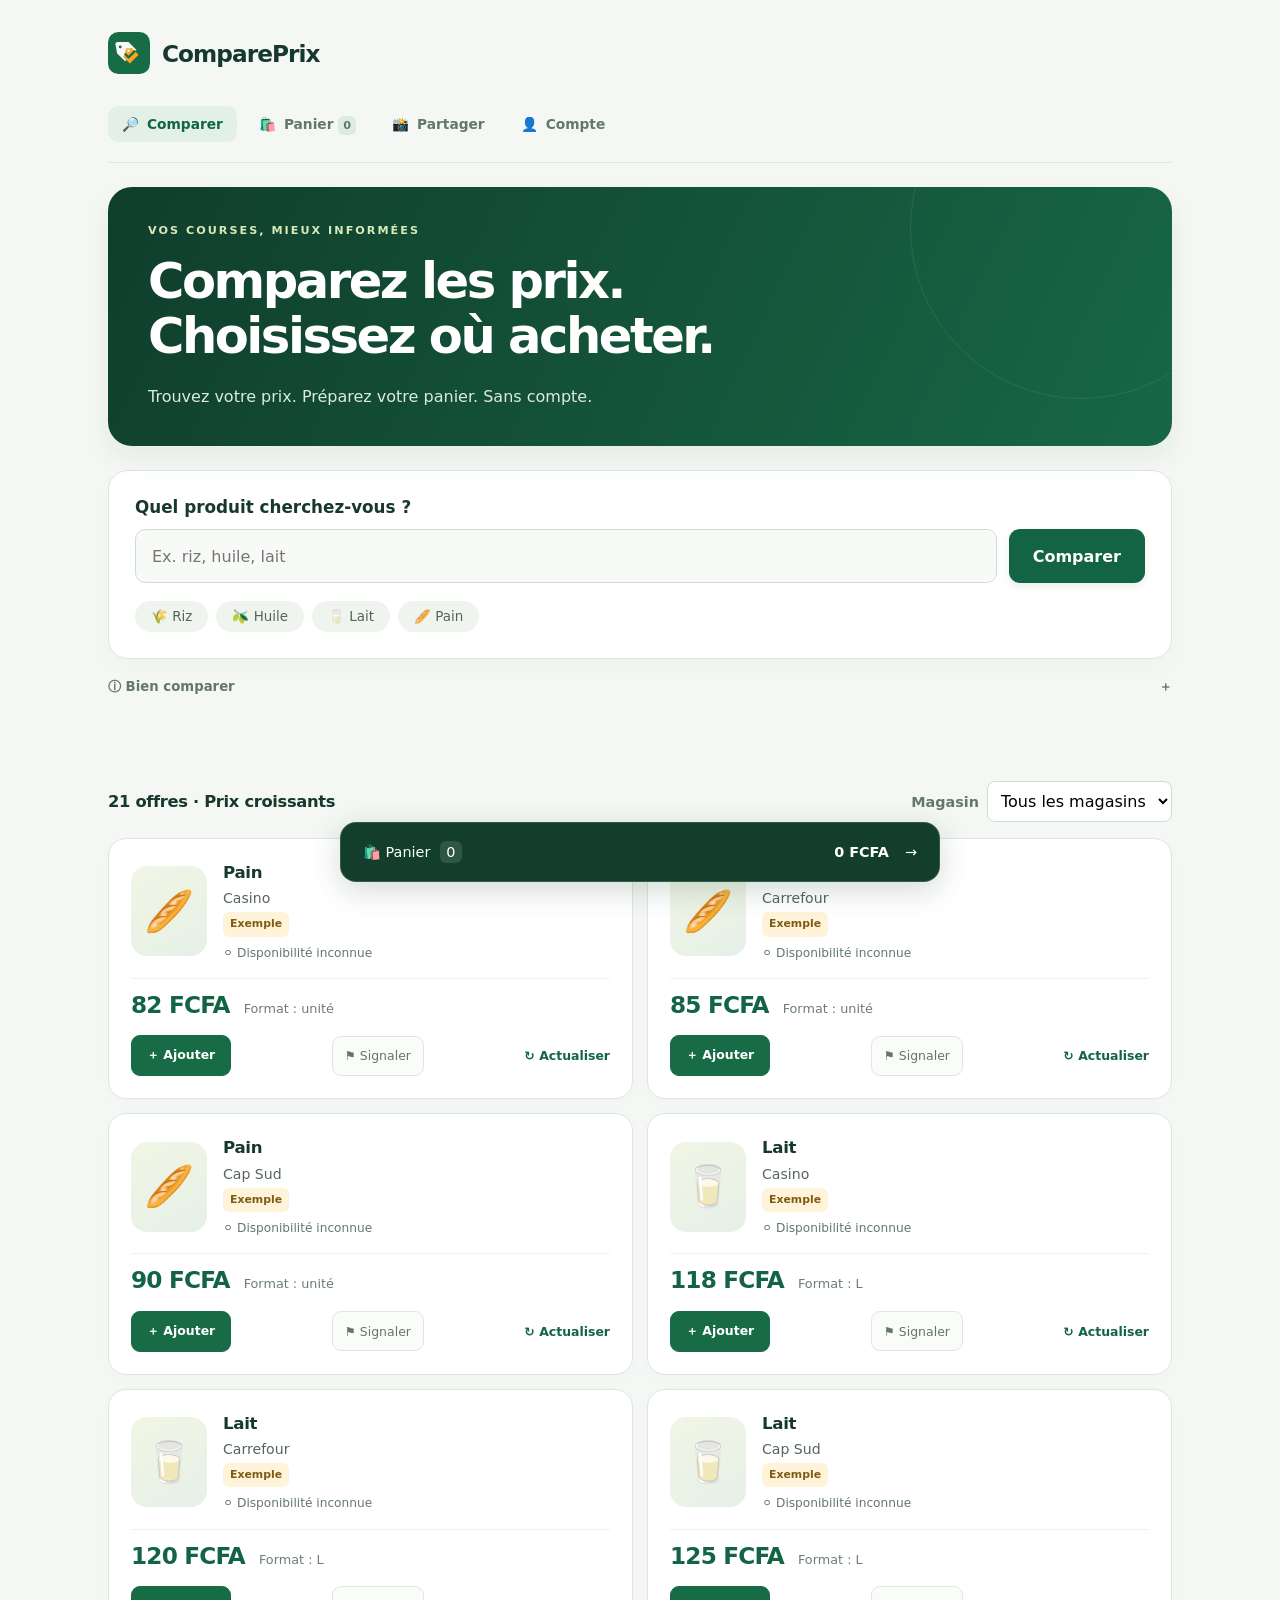
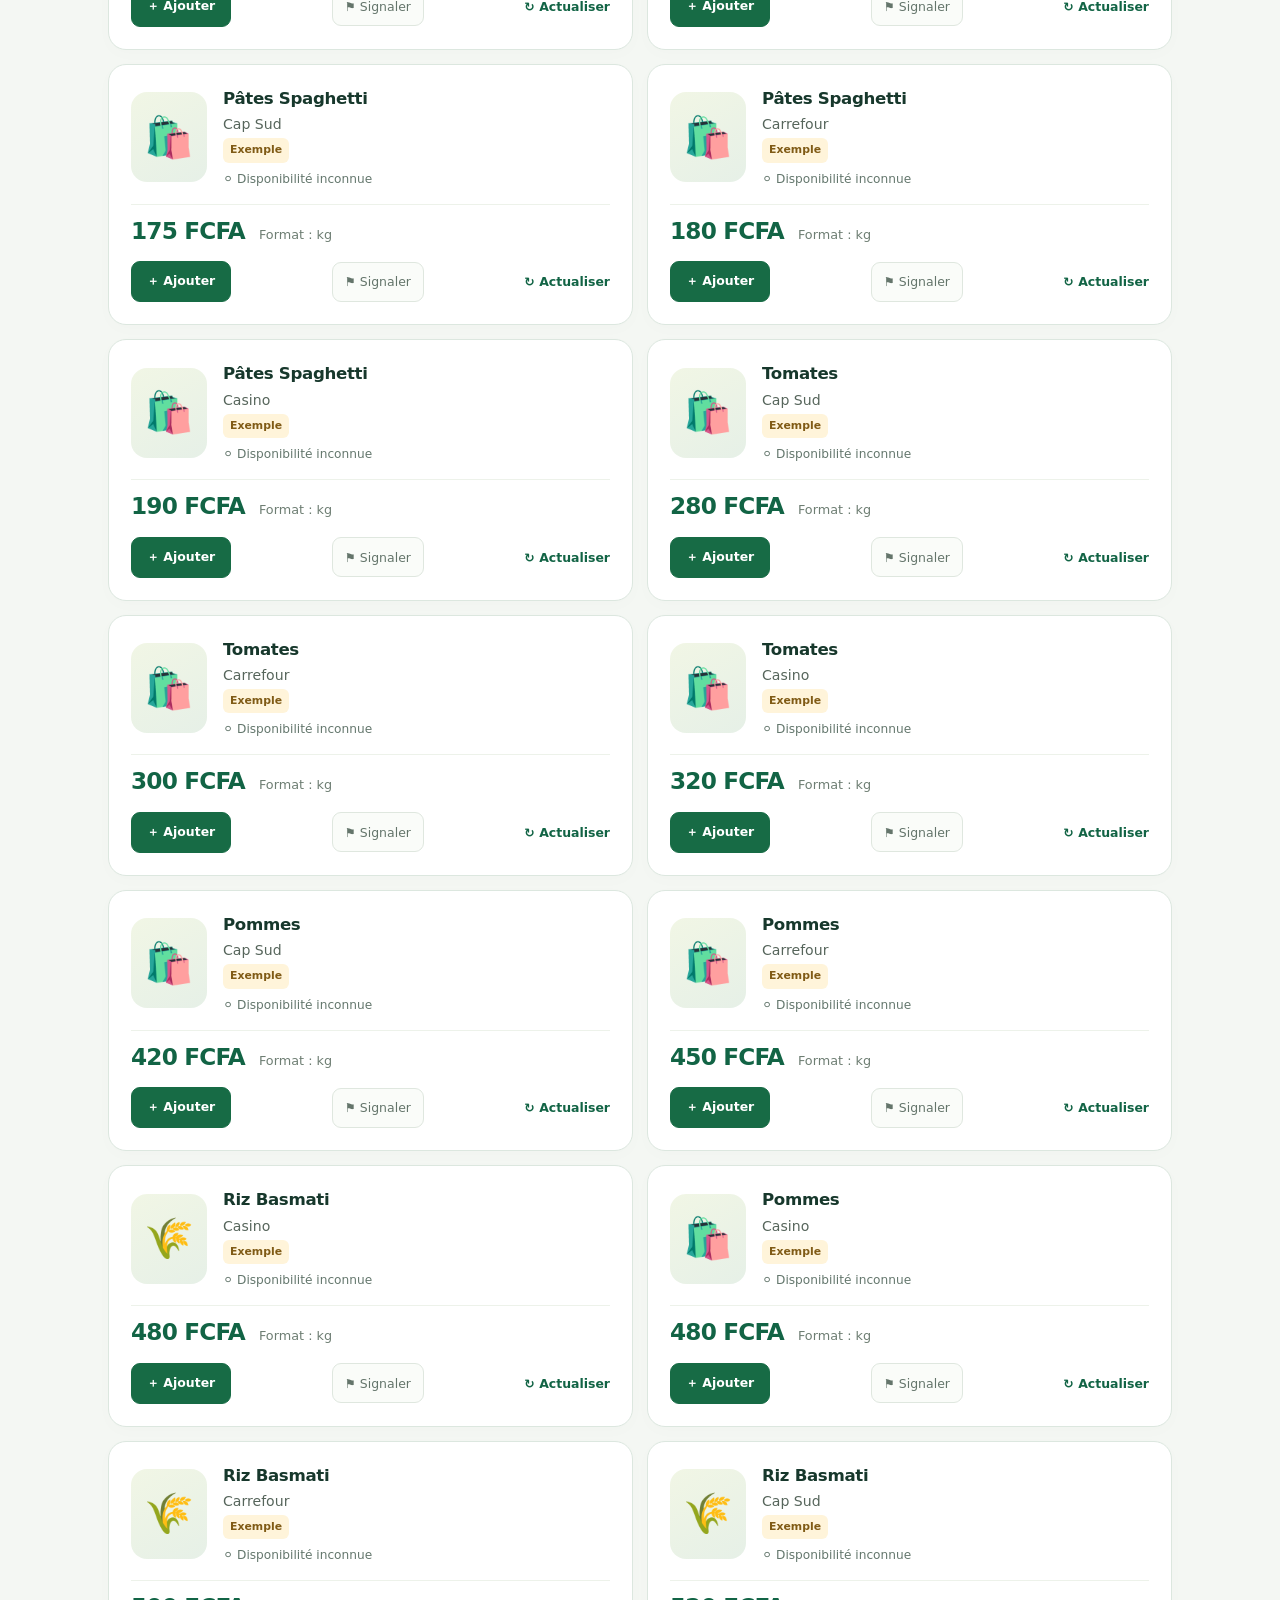
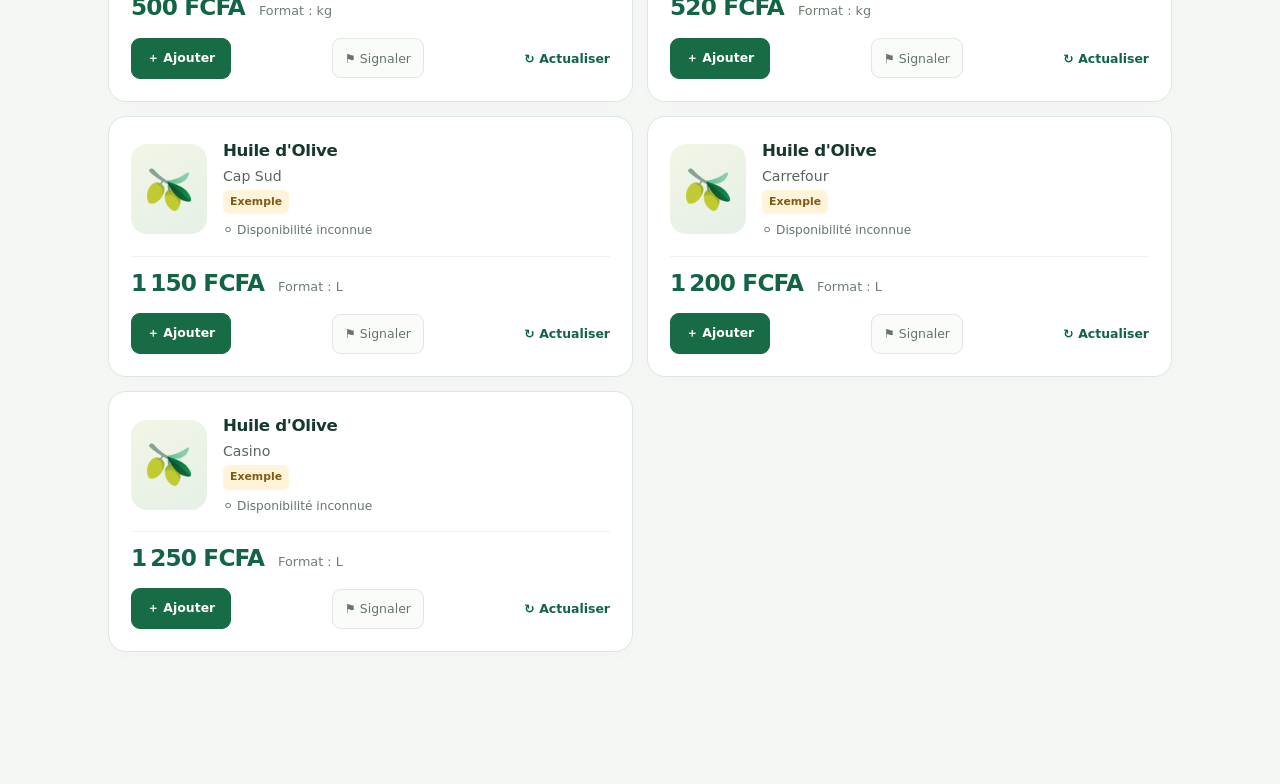
==== index.html @ 112e5339 "Fix stale comparison scripts after Pages updates" ====
<!doctype html>
<html lang="fr">
<head>
<meta charset="utf-8"><meta name="viewport" content="width=device-width, initial-scale=1">
<title>ComparePrix · Comparer les prix</title>
<link rel="icon" href="./static/compareprix-mark.svg" type="image/svg+xml">
<style>
*{box-sizing:border-box}body{margin:0;font-family:system-ui,sans-serif;background:#f5f7f3;color:#20382b}main{max-width:960px;margin:auto;padding:24px 20px}header{display:flex;align-items:center;gap:12px;margin-bottom:28px}header img{width:44px;height:44px}h1{font-size:1.55rem;margin:0}h2{font-size:1.1rem;margin:0 0 14px}p{line-height:1.5}.intro{margin:0 0 20px;color:#5c6c62}.search-panel{background:white;border:1px solid #e0e7dd;border-radius:18px;padding:24px}label{display:block;font-weight:650;margin-bottom:8px}.search-form{display:flex;gap:10px}input,select,button{font:inherit}input{min-width:0;flex:1;border:1px solid #b5c5b9;border-radius:10px;padding:14px}button{cursor:pointer;border:1px solid #cedace;border-radius:10px;padding:12px 18px;background:white;color:#245539}.search-btn{background:#176b45;color:white;border-color:#176b45;font-weight:650}.suggestions{display:flex;gap:8px;flex-wrap:wrap;margin-top:16px}.suggestions button{padding:8px 14px;font-size:.9rem}.notice{font-size:.85rem;color:#735621;background:#fff4d9;padding:12px 16px;border-radius:10px;margin:18px 0}.results-bar{display:flex;align-items:center;justify-content:space-between;gap:16px;margin:24px 0 14px}.results-bar h2{margin:0}.store-filter{display:flex;align-items:center;gap:8px}.store-filter label{margin:0;font-size:.9rem}select{max-width:200px;padding:9px;border:1px solid #c6d3c9;border-radius:8px;background:white}.results{display:grid;gap:12px}.offer{background:white;border:1px solid #dde6dc;border-radius:14px;padding:18px;display:grid;grid-template-columns:1fr auto;gap:10px 16px}.offer h3{margin:0;font-size:1rem}.store{display:flex;align-items:center;gap:10px;margin-top:10px;color:#56655b;font-size:.9rem}.store-logo{width:54px;height:36px;object-fit:contain;background:white;border:1px solid #edf0eb;border-radius:6px;padding:3px}.price{text-align:right;font-size:1.2rem;font-weight:750;color:#176b45}.unit{display:block;font-size:.85rem;font-weight:400;color:#647269;margin-top:4px}.product-link{grid-column:1/-1;justify-self:end;color:#176b45;font-size:.9rem}.status{padding:18px 0;color:#596c60}.footer{font-size:.8rem;color:#788279;text-align:center;margin:30px 0 12px}button:focus-visible,input:focus-visible,select:focus-visible,a:focus-visible{outline:3px solid #e3aa34;outline-offset:3px}[hidden]{display:none!important}
@media(max-width:600px){main{padding:18px 14px}.search-panel{padding:18px}.search-form{flex-direction:column}.search-btn{width:100%}.results-bar{align-items:flex-start;flex-direction:column}.store-filter{width:100%}.store-filter select{flex:1;max-width:none}.offer{padding:15px}.price{font-size:1.05rem}header{margin-bottom:20px}}
</style>
<link rel="stylesheet" href="./static/product-design.css"></head>
<body>
<main>
<header><img src="./static/compareprix-mark.svg" alt=""><h1>ComparePrix</h1></header>
<nav class="page-nav" aria-label="Navigation principale"><a href="./" aria-current="page"><span aria-hidden="true">🔎</span><span>Comparer</span></a><a href="./panier.html"><span aria-hidden="true">🛍️</span><span>Panier <b id="basketNavCount">0</b></span></a><a href="./contribuer.html"><span aria-hidden="true">📸</span><span>Partager</span></a><a href="./compte.html"><span aria-hidden="true">👤</span><span>Compte</span></a></nav>
<div class="welcome"><p class="eyebrow">Vos courses, mieux informées</p><h2>Comparez les prix.<br>Choisissez où acheter.</h2><p>Trouvez votre prix. Préparez votre panier. Sans compte.</p></div>
<section class="search-panel" aria-label="Recherche de prix">
<form id="searchForm"><label for="searchInput">Quel produit cherchez-vous ?</label><div class="search-form"><input id="searchInput" type="search" maxlength="200" placeholder="Ex. riz, huile, lait" required><button class="search-btn" type="submit">Comparer</button></div></form>
<div class="suggestions" aria-label="Exemples de recherche"><button type="button" data-search="Riz">🌾 Riz</button><button type="button" data-search="Huile">🫒 Huile</button><button type="button" data-search="Lait">🥛 Lait</button><button type="button" data-search="Pain">🥖 Pain</button></div>
</section>
<details class="quick-help"><summary>ⓘ Bien comparer</summary><p>Comparez le même format. Vérifiez la date et le magasin : les prix sans date sont à confirmer.</p></details>
<div id="status" class="status" role="status" aria-live="polite">Recherchez un produit pour commencer.</div>
<section id="resultsSection" hidden aria-label="Résultats">
<div class="results-bar"><h2 id="resultCount"></h2><div class="store-filter"><label for="storeFilter">Magasin</label><select id="storeFilter"><option value="">Tous les magasins</option></select></div></div>
<div id="resultsContent" class="results"></div>
</section>



</main><a class="basket-dock" href="./panier.html" aria-label="Voir mon panier"><span>🛍️ Panier <span id="basketDockCount">0</span></span><strong id="basketDockTotal">0 FCFA</strong><span aria-hidden="true">→</span></a><div id="basketToast" class="basket-toast" role="status" aria-live="polite"></div>
<script src="./static/basket.js?v=20261007"></script><script src="./static/compareprix.js?v=20261007"></script>
</body></html>
---- static/product-design.css ----
/* ComparePrix — composants visuels communs aux versions Flask et Pages. */
:root{--green:#126445;--ink:#17382c;--muted:#64776d;--border:#dce7df;--surface:#fff;--accent:#e9b84a}
html{scroll-behavior:smooth}body{background:#f4f7f3;color:var(--ink);font-family:system-ui,-apple-system,"Segoe UI",sans-serif;-webkit-font-smoothing:antialiased}main{max-width:1120px;padding:32px 28px}header{margin-bottom:20px}header img{width:42px;height:42px}header h1{font-size:1.45rem;letter-spacing:-.04em}.app-nav{display:flex;gap:12px;align-items:center;flex-wrap:wrap;padding:10px 0 24px;margin:0;border-bottom:1px solid var(--border)}.app-nav a,.app-nav a:visited{color:var(--muted);text-decoration:none;font-size:.88rem;font-weight:650;padding:9px 12px;border-radius:9px}.app-nav a:hover{background:#e7eee8;color:var(--green)}.app-nav .nav-action{background:#e3f0e7;color:var(--green);border:0}.welcome{max-width:none;background:linear-gradient(115deg,#103e2c,#176746);border-radius:24px;margin:24px 0;padding:36px 40px;position:relative;overflow:hidden;box-shadow:0 12px 28px #173d2810}.welcome::after{content:"";position:absolute;right:-80px;top:-130px;width:340px;height:340px;border:1px solid #ffffff15;border-radius:50%;pointer-events:none}.welcome .eyebrow{color:#d8eab8;letter-spacing:.18em;text-transform:uppercase;font-size:.7rem;font-weight:750;margin:0 0 14px}.welcome h1,.welcome h2{color:white;font-size:clamp(1.8rem,4vw,3.1rem);letter-spacing:-.05em;line-height:1.12;margin:0 0 18px;max-width:730px}.welcome p:not(.eyebrow){color:#dcebe0;max-width:720px;font-size:1rem;line-height:1.7;margin:0}.search-panel{padding:26px;background:white;border:1px solid var(--border);border-radius:20px;box-shadow:0 8px 24px #143f2806}.search-panel label{font-size:1.05rem;margin-bottom:12px}.search-form{gap:12px}.search-panel input{background:#f8faf7;padding:16px;min-height:54px;border:1px solid #cfddd2}.search-btn{background:var(--green);border:0;border-radius:11px;min-height:54px;padding:14px 24px;font-weight:700;box-shadow:0 4px 9px #12644518}.suggestions{margin-top:18px;gap:8px}.suggestions button{border:0;background:#f0f4ef;color:#526559;padding:8px 16px;font-size:.84rem;border-radius:100px}.suggestions button:hover{background:#e0eee2;color:var(--green)}.notice{background:#fcf5e5;border:1px solid #f0e4c7;font-size:.82rem;line-height:1.6;border-radius:12px;padding:12px 16px}.status{font-size:.9rem;color:var(--muted)}.results-bar{margin:30px 0 16px}.results-bar h2{font-size:1.02rem;letter-spacing:-.02em}.store-filter label{color:var(--muted)}select{background:white;border-color:#cfddd2}.results{gap:14px}.offer{padding:22px;border:1px solid var(--border);border-radius:18px;box-shadow:0 4px 18px #12392804;transition:border-color .16s,box-shadow .16s}.offer:hover{border-color:#acc9b5;box-shadow:0 8px 24px #12392808}.offer h3{font-size:1.04rem;letter-spacing:-.02em}.price{color:var(--green);font-size:1.45rem;letter-spacing:-.035em}.unit{font-size:.8rem;letter-spacing:0;color:#6e7e73;line-height:1.6}.store{font-size:.88rem}.store-logo{border-radius:8px;width:58px;height:40px}.offer-actions{display:flex;flex-wrap:wrap;align-items:center;gap:12px;grid-column:1/-1;border-top:1px solid #e8eee8;padding-top:14px;margin-top:6px}.offer-actions button{padding:9px 12px;font-size:.8rem;border-color:#dfe7df;border-radius:9px;color:#64756b;background:#fafcf9;min-height:40px}.offer-actions a{color:var(--green);font-size:.83rem;font-weight:650;text-underline-offset:4px}.product-link{color:var(--green)}.share-callout{background:#e9f1e9;border:1px solid #d9e7dc;border-radius:18px;padding:24px;display:grid;grid-template-columns:1fr auto;gap:22px;align-items:center;margin:28px 0}.share-callout h2{font-size:1.08rem;margin:0 0 8px}.share-callout p{color:var(--muted);font-size:.9rem;line-height:1.6;margin:0}.cta-link{background:var(--green);color:white;display:inline-block;padding:13px 18px;border-radius:10px;font-weight:650;text-decoration:none;font-size:.88rem}.how-it-works{margin:32px 0}.steps{display:grid;grid-template-columns:repeat(3,1fr);gap:14px;list-style:none;margin:22px 0;padding:0}.steps li{padding:18px;background:#fff;border:1px solid var(--border);border-radius:14px}.steps strong{display:block;font-size:.92rem;margin:12px 0 7px}.steps span{color:var(--muted);font-size:.83rem;line-height:1.6}.steps .step-number{display:inline-flex;background:#e7f0e7;color:var(--green);border-radius:8px;padding:5px 8px;font-size:.73rem;font-weight:750}.account-layout{display:grid;grid-template-columns:minmax(260px,1fr) minmax(0,1.65fr);gap:22px;align-items:start}.account-layout>section{margin:0;min-width:0;padding:24px;border-radius:18px;border:1px solid var(--border);box-shadow:0 5px 20px #143f2805}#account{position:sticky;top:20px}#account h2,#contribution h2{font-size:1.1rem;letter-spacing:-.02em;margin:0 0 16px}.help-card{background:#eef5ee;border-radius:12px;padding:16px;margin:16px 0;border:1px solid #dce9dd}.help-card h2{font-size:.9rem!important;margin:0 0 8px!important}.help-card p{font-size:.84rem;color:#5e7465;line-height:1.65;margin:0}.section-intro{font-size:.88rem;color:var(--muted);line-height:1.6}#account label,#contribution label{font-size:.84rem;font-weight:650;color:#385445}#account input,#contribution input,#contribution select{background:#fafcf9;border:1px solid #cfddd2;min-height:46px;padding:12px;border-radius:10px}#account button,#contribution button{min-height:44px;border-radius:10px;font-weight:650;font-size:.88rem}#authSubmit,#send{background:var(--green);border-color:var(--green)}.hint{font-size:.8rem;line-height:1.65;color:var(--muted)}.form-group-step{padding:0 0 20px;margin:20px 0 0;border:0;border-bottom:1px solid #e5ede5;min-width:0}.form-group-step legend{font-size:.85rem;font-weight:750;color:var(--green);padding:0 0 4px}#history{border-radius:18px;border-color:var(--border);padding:24px}.badge{display:inline-block;background:#e8f2e8;padding:8px 12px;border-radius:9px;color:var(--green)}.badge:empty{display:none}.report-dialog{max-width:480px;width:calc(100% - 32px);border:1px solid var(--border);border-radius:18px;padding:24px;color:var(--ink)}.report-dialog::backdrop{background:#15342680;backdrop-filter:blur(3px)}.report-dialog label{display:block;margin:14px 0}.report-dialog select,.report-dialog textarea{width:100%;max-width:none;border:1px solid #cad9ce;border-radius:9px;padding:12px;font:inherit;margin-top:8px}.report-dialog button{margin:8px 8px 0 0}.report-dialog a{display:block;margin-top:12px;color:var(--green)}a,button,input,select{touch-action:manipulation}button:focus-visible,a:focus-visible,input:focus-visible,select:focus-visible,textarea:focus-visible{outline:3px solid #e7b64b;outline-offset:3px}@media(max-width:700px){main{padding:18px 14px}.welcome{padding:26px 22px;border-radius:19px}.welcome p:not(.eyebrow){font-size:.92rem}.app-nav{gap:4px;padding-bottom:16px}.app-nav a{font-size:.8rem;padding:8px}.account-layout{grid-template-columns:1fr}#account{position:static}.steps{grid-template-columns:1fr;gap:10px}.steps li{padding:14px 16px}.steps strong{margin:8px 0 5px}.search-panel{padding:20px}.search-form{flex-direction:column}.search-btn{width:100%}.share-callout{grid-template-columns:1fr;padding:20px}.share-callout .cta-link{justify-self:start}.offer{padding:18px}.price{font-size:1.2rem}.results-bar{align-items:flex-start;flex-direction:column}.store-filter{width:100%}.store-filter select{max-width:none;flex:1}.grid{grid-template-columns:1fr}.account-layout>section{padding:20px}.offer-actions{gap:10px}}@media(prefers-reduced-motion:reduce){html{scroll-behavior:auto}*{transition:none!important}}

.account-layout.account-first{display:block;max-width:560px;margin:24px auto}.account-first #account{position:static}.help-card ul{font-size:.88rem;line-height:1.8;padding-left:20px}.help-card li{margin:6px 0}#contribution[hidden]{display:none!important}
/* Panier de préparation des courses */
.basket-panel{background:#fff;border:1px solid #dce5dd;border-radius:22px;padding:26px;margin:28px 0;scroll-margin-top:20px}
.basket-heading,.basket-total{display:flex;justify-content:space-between;align-items:center;gap:16px}.basket-heading h2{margin:0}.basket-heading p{margin:6px 0;color:#637369}.basket-heading .eyebrow{color:#176b45}
.basket-empty{padding:20px;background:#f5f8f4;border-radius:12px;color:#637369}
.basket-line{display:grid;grid-template-columns:1fr auto;gap:18px;border-top:1px solid #e5ebe4;padding:18px 0}.basket-line h3{margin:0;font-size:1rem}.basket-line p{margin:5px 0;font-size:.85rem;color:#647269}.basket-controls{display:flex;gap:12px;align-items:center}.basket-controls label{font-size:.8rem;margin:0}.basket-controls input{display:block;width:75px;padding:9px;margin-top:4px}.basket-controls strong{white-space:nowrap;color:#176b45}.basket-controls button{padding:9px 12px}
.basket-total{padding:20px;background:#123e2b;color:white;border-radius:14px;margin-top:16px}.basket-total strong{font-size:1.5rem}.basket-stores p{margin:6px 0;font-size:.9rem}.basket-add{background:#176b45!important;color:white!important;border-color:#176b45!important}#basketNotice:empty{display:none}#basketNotice{color:#176b45;font-size:.9rem}
@media(max-width:600px){.basket-panel{padding:18px}.basket-line{grid-template-columns:1fr;gap:10px}.basket-controls{justify-content:space-between;gap:8px}.basket-heading{align-items:flex-start}.basket-heading button{padding:9px;font-size:.8rem}.basket-total strong{font-size:1.25rem}}
.quick-help{font-size:.83rem;color:#64776d;margin:12px 0}.quick-help summary{cursor:pointer;min-height:32px;display:flex;align-items:center;gap:8px;font-weight:600}.quick-help summary::after{content:'＋';margin-left:auto}.quick-help[open] summary::after{content:'−'}.quick-help p{font-size:.84rem;line-height:1.6;margin:8px 0}.quick-help summary:focus-visible{outline:3px solid #e7b64b;outline-offset:3px}
.results{grid-template-columns:repeat(2,minmax(0,1fr))}.offer{grid-template-columns:1fr;gap:16px}.offer-details{display:grid;grid-template-columns:76px minmax(0,1fr);gap:16px;align-items:center}.product-visual{width:76px;height:90px;border-radius:16px;background:linear-gradient(150deg,#f1f6e5,#e6f0e7);display:flex;align-items:center;justify-content:center;font-size:40px}.offer-details h3{line-height:1.4}.offer .store{margin:6px 0}.offer .store-logo{width:44px;height:28px}.price-badge{display:inline-block;font-size:.68rem;line-height:1.5;font-weight:650;border-radius:6px;padding:4px 7px;background:#fff4da;color:#805b16}.price-badge.dated{background:#e5f3e9;color:#126445}.offer-place{font-size:.76rem;color:#64776d;line-height:1.5;margin:6px 0;overflow-wrap:anywhere}.offer>.price{text-align:left;display:flex;align-items:baseline;flex-wrap:wrap;gap:8px 14px;border-top:1px solid #edf2ea;padding-top:12px}.offer>.price .unit{margin:0}.offer-actions{margin:0;padding-top:0;border:0;gap:10px;justify-content:space-between}.offer-actions a{font-size:.78rem;text-decoration:none}.offer-actions button{font-size:.78rem}.offer-actions .basket-add{font-weight:700;padding:11px 15px}.visual-steps li{text-align:center}.step-icon{display:flex!important;align-items:center;justify-content:center;font-size:28px!important;width:54px;height:54px;background:#eef5eb;border-radius:15px;margin:auto}.benefit-chips{display:flex;flex-wrap:wrap;gap:8px}.benefit-chips span{font-size:.8rem;background:#fff;border-radius:8px;padding:8px 10px}
body:has(.basket-dock){padding-bottom:100px}.basket-dock{position:fixed;z-index:20;bottom:max(18px,env(safe-area-inset-bottom));left:50%;transform:translateX(-50%);width:calc(100% - 28px);max-width:600px;display:flex;gap:16px;align-items:center;justify-content:space-between;background:#123e2b;color:#fff;border:1px solid #ffffff25;border-radius:16px;padding:18px 22px;box-shadow:0 8px 30px #123e2b30;text-decoration:none;font-size:.9rem}.basket-dock strong{margin-left:auto;white-space:nowrap}.basket-dock #basketDockCount{display:inline-flex;min-width:22px;justify-content:center;background:#ffffff20;padding:3px;border-radius:6px;margin-left:5px}.basket-toast:empty{display:none}.basket-toast{position:fixed;z-index:21;bottom:100px;left:50%;transform:translateX(-50%);background:#fff;color:#126445;border:1px solid #cdddce;border-radius:12px;box-shadow:0 4px 20px #153b2a18;padding:12px 18px;max-width:calc(100% - 28px);font-size:.85rem}
@media(max-width:700px){.results{grid-template-columns:1fr}.offer{padding:18px}.offer-details{grid-template-columns:68px minmax(0,1fr);gap:14px}.product-visual{width:68px;height:82px;font-size:36px}.offer>.price{font-size:1.4rem}.visual-steps{grid-template-columns:repeat(3,minmax(0,1fr));gap:8px}.visual-steps li{padding:12px 7px}.visual-steps strong{font-size:.76rem}.visual-steps li>span:last-child{display:none}.step-icon{width:44px;height:44px;font-size:24px!important}.basket-dock{padding:16px}.welcome{padding:24px 22px}.welcome h2,.welcome h1{font-size:2rem}}
.page-nav{display:flex;gap:8px;border-bottom:1px solid #dce7df;padding:12px 0 20px;margin-bottom:24px}.page-nav a{display:flex;align-items:center;gap:8px;text-decoration:none;color:#64776d;border-radius:10px;padding:10px 14px;font-size:.86rem;font-weight:650}.page-nav a[aria-current="page"]{color:#126445;background:#e3f0e7}.page-nav b{font-size:.7rem;background:#dcece0;border-radius:6px;padding:3px 5px}.page-title{margin:24px 0}.page-title h1{font-size:1.7rem;margin:0}.page-title p{font-size:.9rem;color:#64776d;margin:8px 0}.standalone-page{margin:0}.standalone-page main{margin:auto}.standalone-page button{font:inherit;background:#fff;color:#245539;border:1px solid #cedace;border-radius:10px;padding:10px 14px;cursor:pointer}.standalone-page input{font:inherit;border:1px solid #cfddd2;border-radius:10px}.standalone-page .basket-panel{margin-top:0}.standalone-page h1{margin:0}.standalone-page .cta-link{color:white}
body[data-page="account"] .account-layout{display:block;max-width:620px;margin:20px auto}body[data-page="account"] #account{position:static}body[data-page="account"] #contribution{display:none!important}body[data-page="contribution"] #account,body[data-page="contribution"] #history{display:none!important}body[data-page="contribution"] .account-layout{display:block;max-width:740px;margin:20px auto}body[data-page="contribution"] .account-layout.account-first{max-width:740px}
@media(max-width:700px){body:has(.page-nav){padding-bottom:105px}.page-nav{position:fixed;z-index:30;bottom:0;left:0;right:0;display:grid;grid-template-columns:repeat(4,minmax(0,1fr));gap:2px;border:1px solid #dce7df;background:#fffffff5;backdrop-filter:blur(12px);padding:8px 6px max(10px,env(safe-area-inset-bottom));margin:0;box-shadow:0 -3px 20px #123e2b08}.page-nav a{flex-direction:column;gap:5px;font-size:.7rem;padding:8px 2px}.page-nav a>span:first-child{font-size:20px}.basket-dock{bottom:92px;padding:12px 16px;max-width:420px}.basket-toast{bottom:155px}.page-title{margin:12px 0 22px}.page-title h1{font-size:1.5rem}body:has(.basket-dock){padding-bottom:160px}}
.stock-badge{font-size:.76rem;line-height:1.5;margin:7px 0 0;color:#64776d}.stock-badge.available{color:#126445}.stock-badge.out-of-stock{color:#a33030}.offer-actions button:disabled{opacity:.5;cursor:not-allowed}#availability{width:100%;max-width:none}
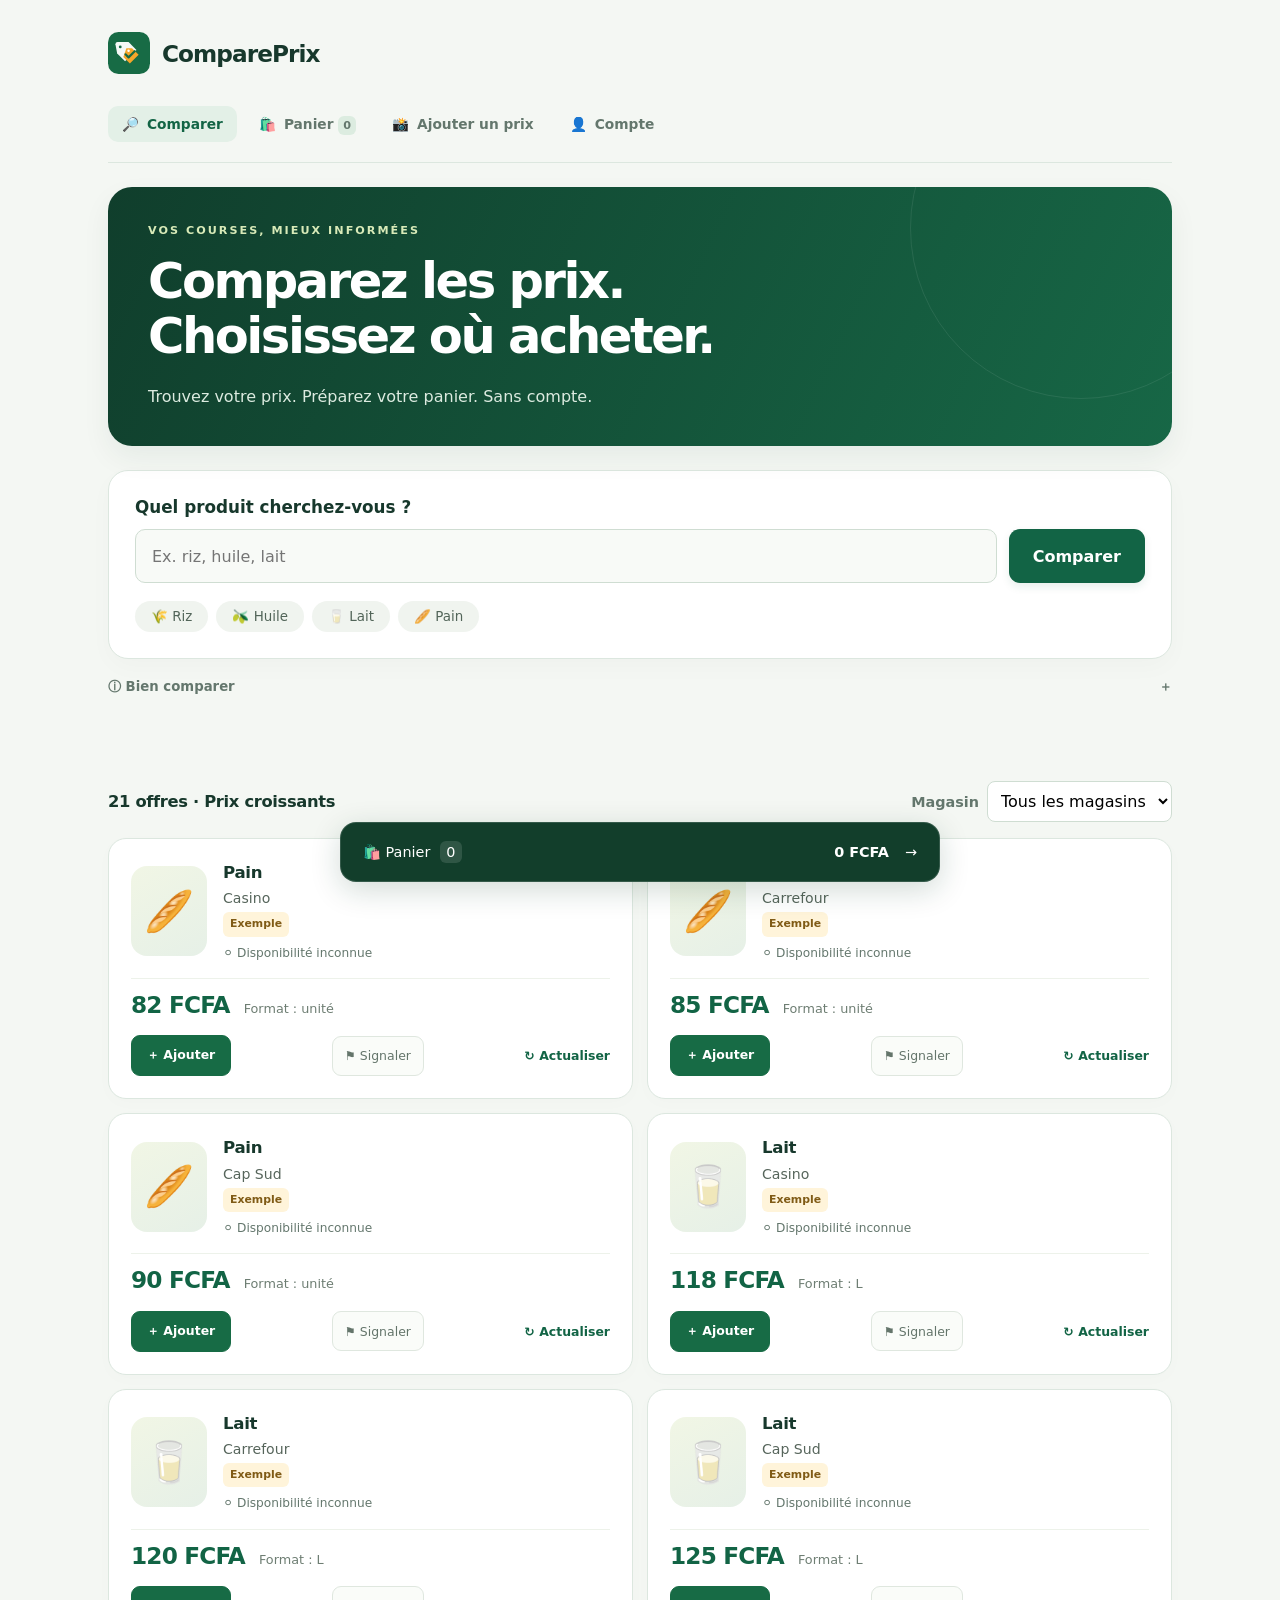
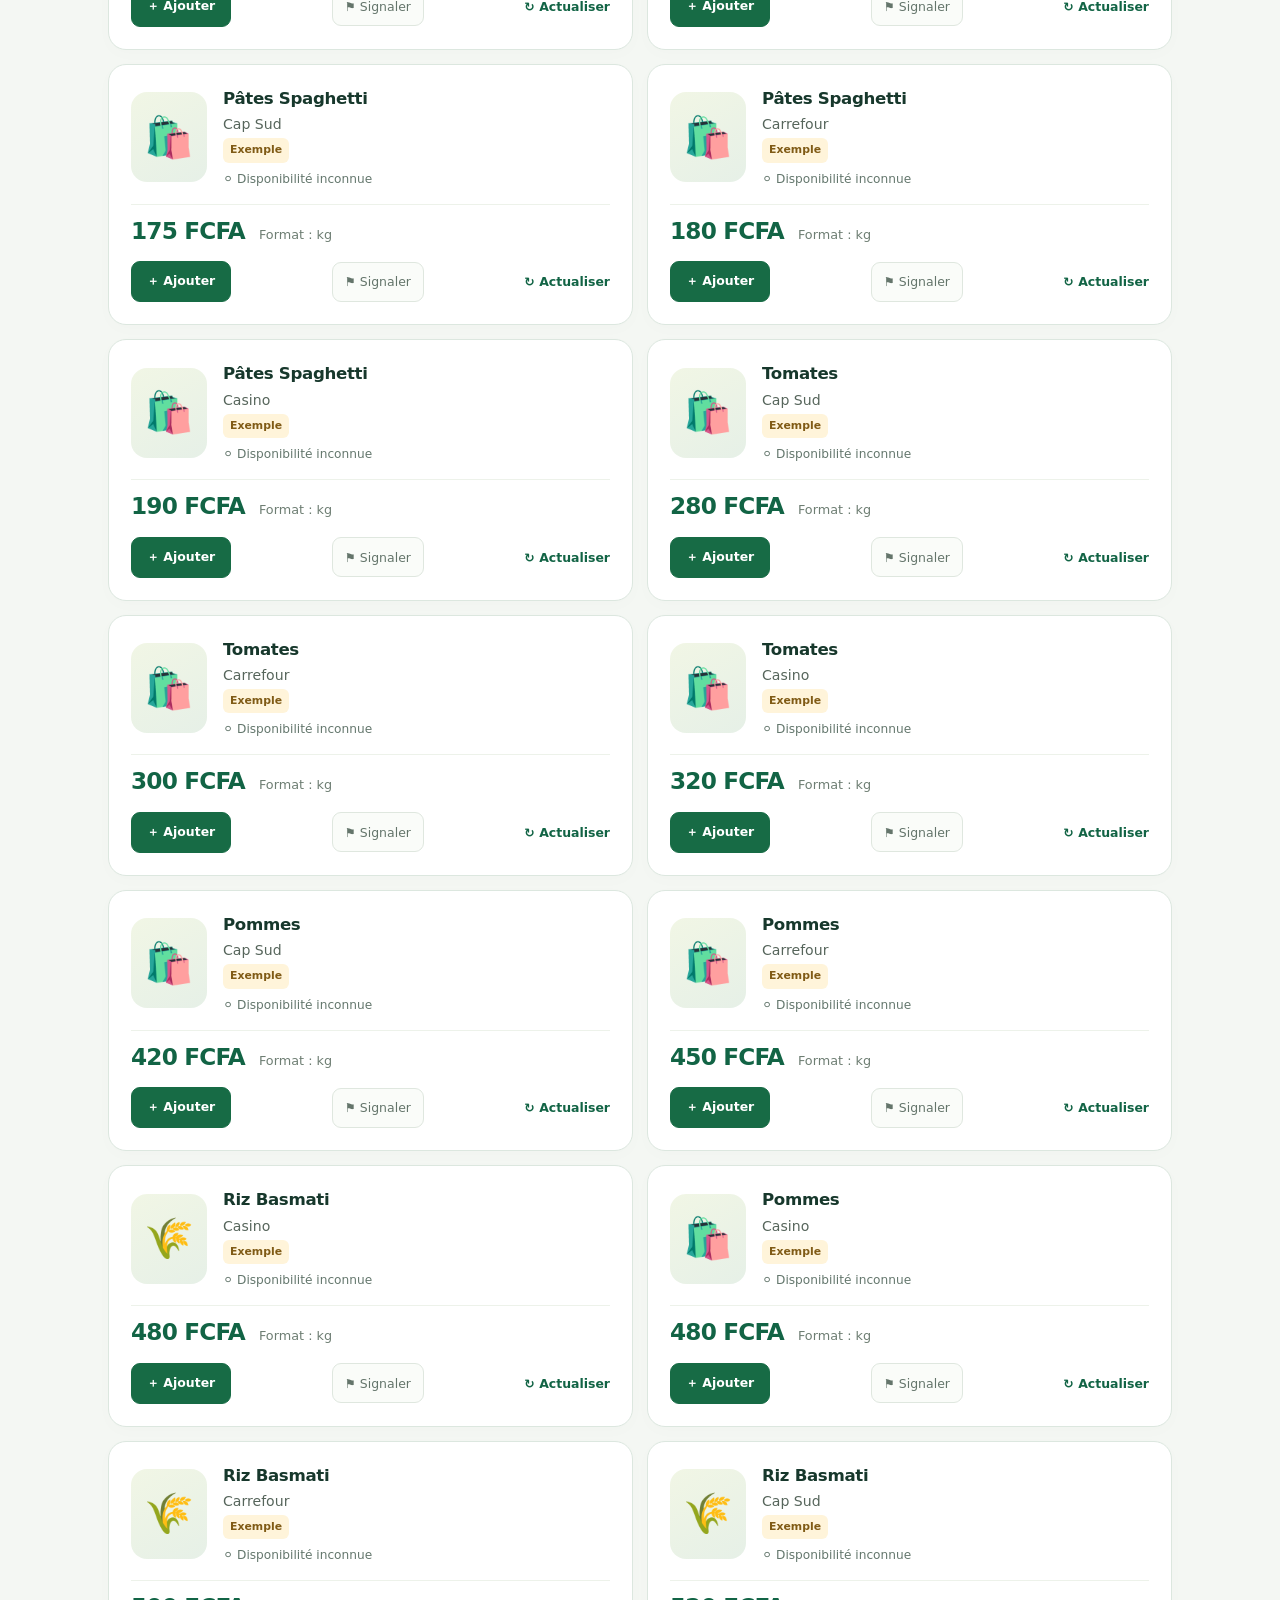
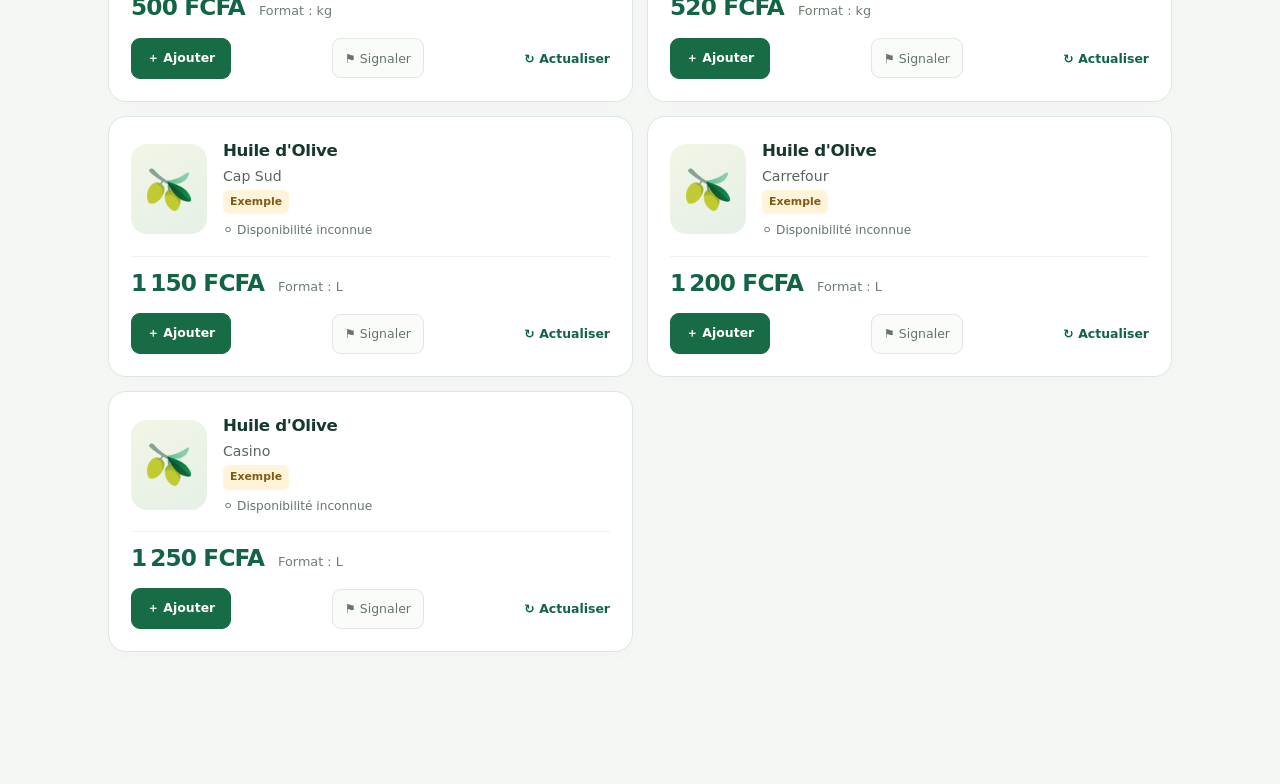
==== commit cdec5ab8: "Clarify adding prices and account benefits" ====
--- a/index.html
+++ b/index.html
@@ -12,7 +12,7 @@
 <body>
 <main>
 <header><img src="./static/compareprix-mark.svg" alt=""><h1>ComparePrix</h1></header>
-<nav class="page-nav" aria-label="Navigation principale"><a href="./" aria-current="page"><span aria-hidden="true">🔎</span><span>Comparer</span></a><a href="./panier.html"><span aria-hidden="true">🛍️</span><span>Panier <b id="basketNavCount">0</b></span></a><a href="./contribuer.html"><span aria-hidden="true">📸</span><span>Partager</span></a><a href="./compte.html"><span aria-hidden="true">👤</span><span>Compte</span></a></nav>
+<nav class="page-nav" aria-label="Navigation principale"><a href="./" aria-current="page"><span aria-hidden="true">🔎</span><span>Comparer</span></a><a href="./panier.html"><span aria-hidden="true">🛍️</span><span>Panier <b id="basketNavCount">0</b></span></a><a href="./contribuer.html"><span aria-hidden="true">📸</span><span>Ajouter un prix</span></a><a href="./compte.html"><span aria-hidden="true">👤</span><span>Compte</span></a></nav>
 <div class="welcome"><p class="eyebrow">Vos courses, mieux informées</p><h2>Comparez les prix.<br>Choisissez où acheter.</h2><p>Trouvez votre prix. Préparez votre panier. Sans compte.</p></div>
 <section class="search-panel" aria-label="Recherche de prix">
 <form id="searchForm"><label for="searchInput">Quel produit cherchez-vous ?</label><div class="search-form"><input id="searchInput" type="search" maxlength="200" placeholder="Ex. riz, huile, lait" required><button class="search-btn" type="submit">Comparer</button></div></form>
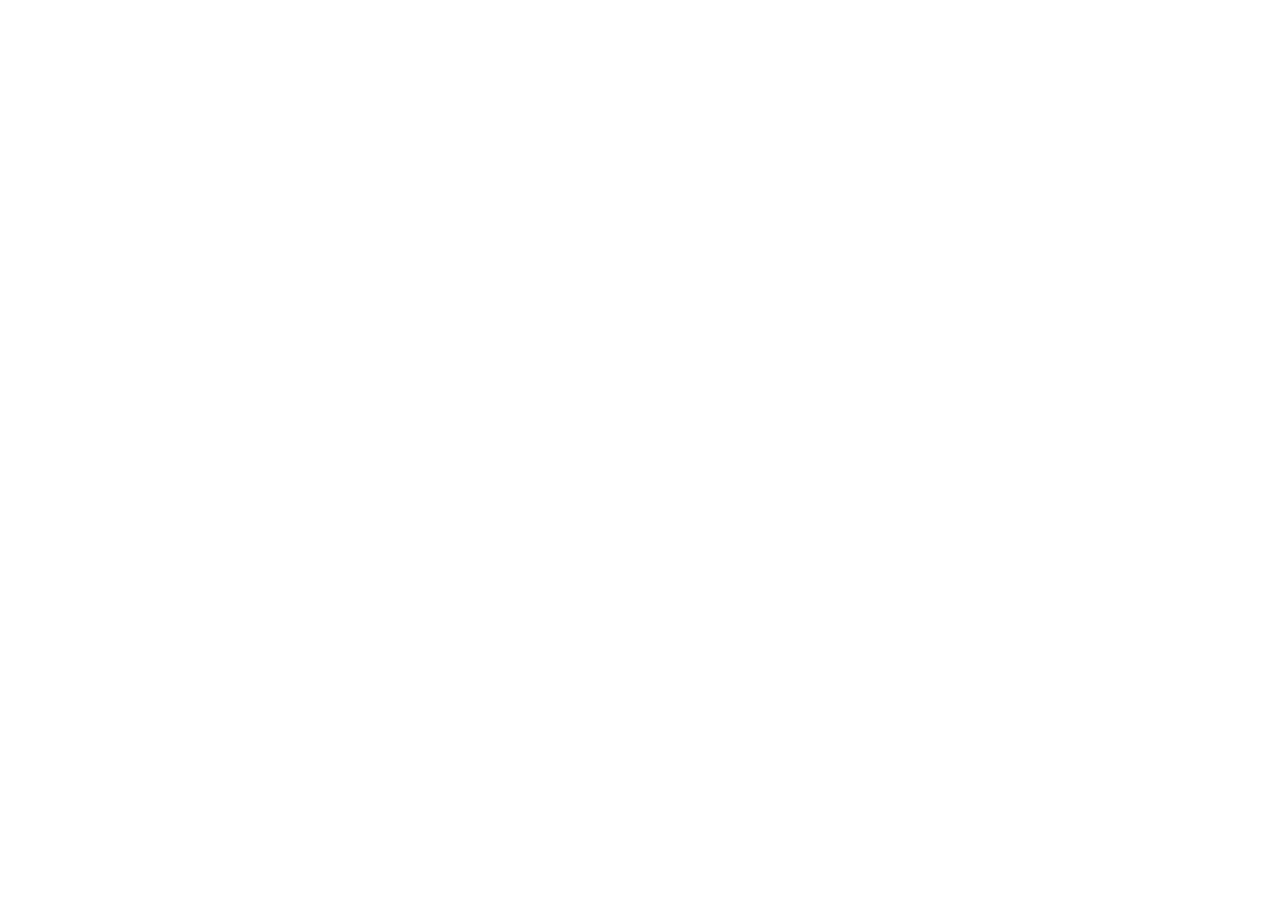
==== commit 29e9341d: "Redirect GitHub Pages to hosted ComparePrix preserving page and parameters" ====
--- a/index.html
+++ b/index.html
@@ -1,6 +1,10 @@
 <!doctype html>
 <html lang="fr">
-<head>
+<head>
+<!-- GitHub Pages entry point for the hosted application. -->
+<script>location.replace("https://patrickeudess.pythonanywhere.com/" + location.search + location.hash);</script>
+<noscript><meta http-equiv="refresh" content="0;url=https://patrickeudess.pythonanywhere.com/"></noscript>
+
 <meta charset="utf-8"><meta name="viewport" content="width=device-width, initial-scale=1">
 <title>ComparePrix · Comparer les prix</title>
 <link rel="icon" href="./static/compareprix-mark.svg" type="image/svg+xml">
@@ -9,7 +13,7 @@
 @media(max-width:600px){main{padding:18px 14px}.search-panel{padding:18px}.search-form{flex-direction:column}.search-btn{width:100%}.results-bar{align-items:flex-start;flex-direction:column}.store-filter{width:100%}.store-filter select{flex:1;max-width:none}.offer{padding:15px}.price{font-size:1.05rem}header{margin-bottom:20px}}
 </style>
 <link rel="stylesheet" href="./static/product-design.css"></head>
-<body>
+<body><noscript><p><a href="https://patrickeudess.pythonanywhere.com/">Ouvrir ComparePrix</a></p></noscript>
 <main>
 <header><img src="./static/compareprix-mark.svg" alt=""><h1>ComparePrix</h1></header>
 <nav class="page-nav" aria-label="Navigation principale"><a href="./" aria-current="page"><span aria-hidden="true">🔎</span><span>Comparer</span></a><a href="./panier.html"><span aria-hidden="true">🛍️</span><span>Panier <b id="basketNavCount">0</b></span></a><a href="./contribuer.html"><span aria-hidden="true">📸</span><span>Ajouter un prix</span></a><a href="./compte.html"><span aria-hidden="true">👤</span><span>Compte</span></a></nav>
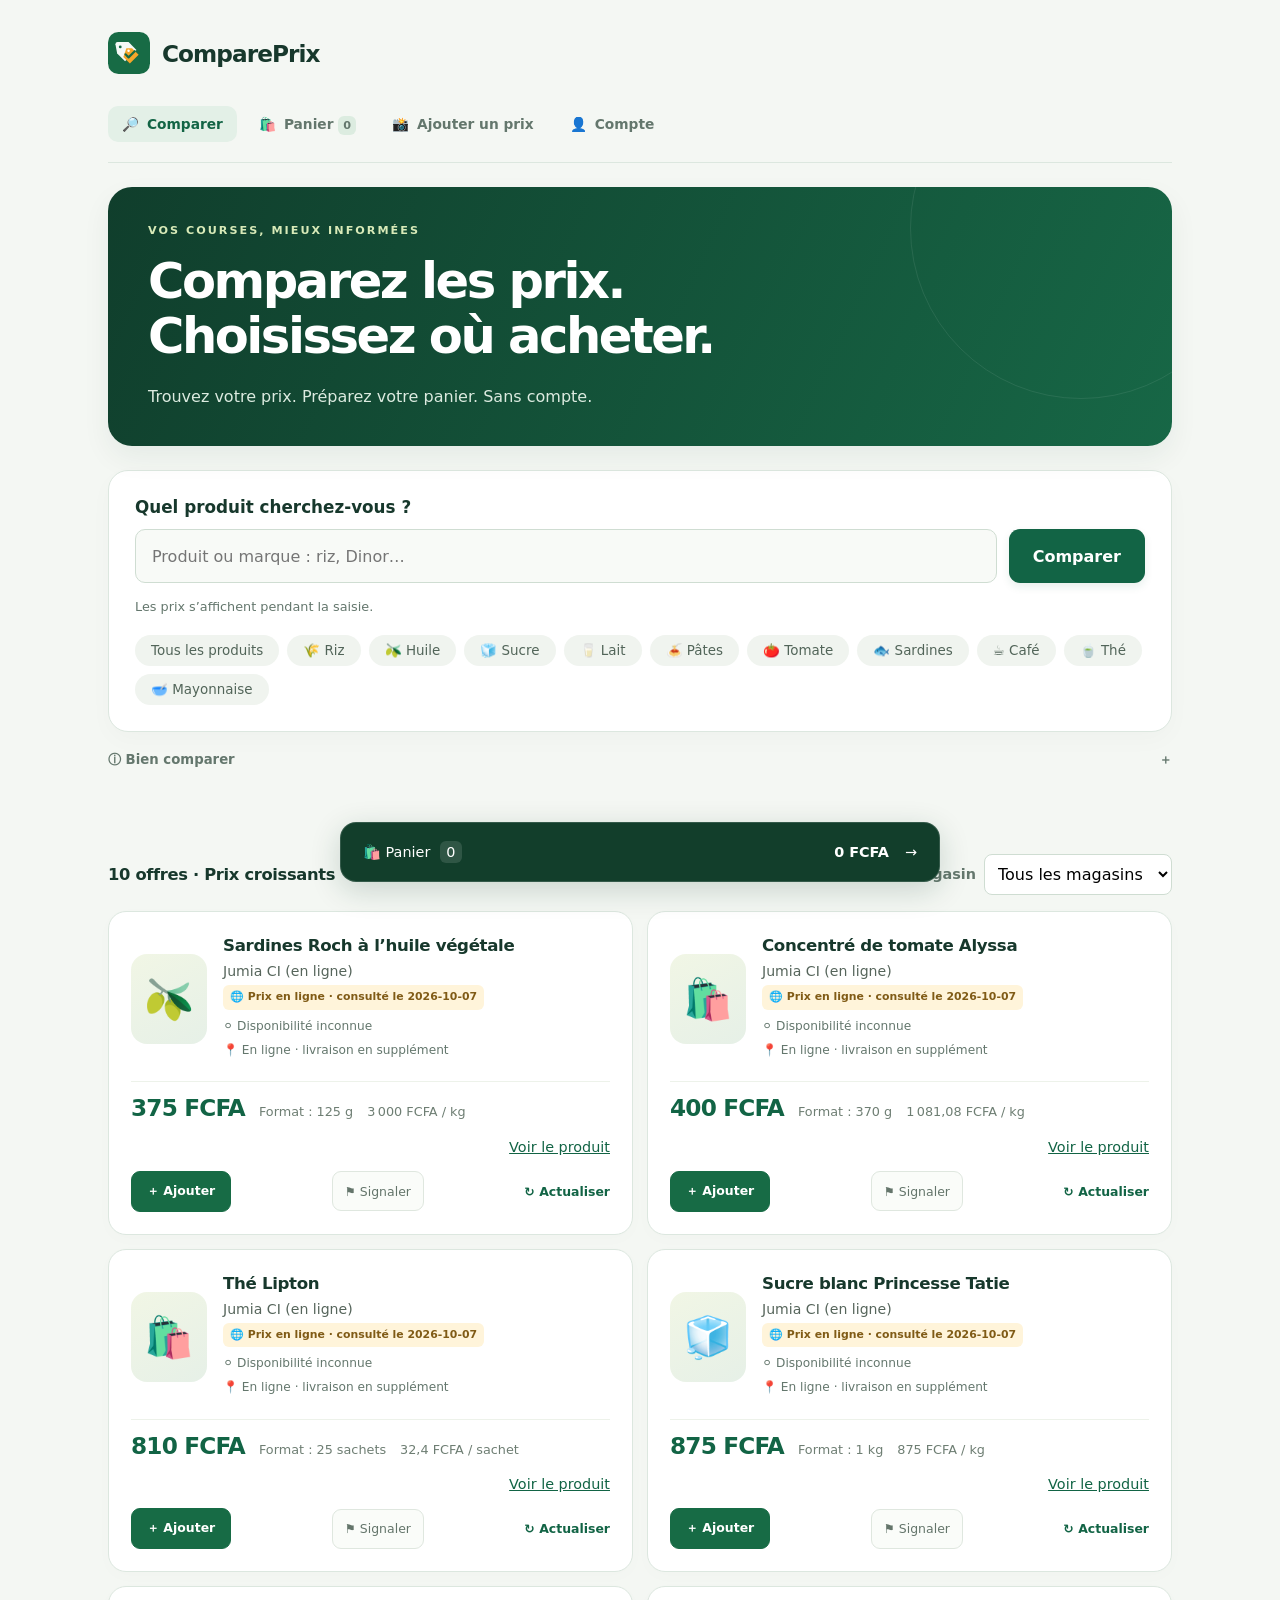
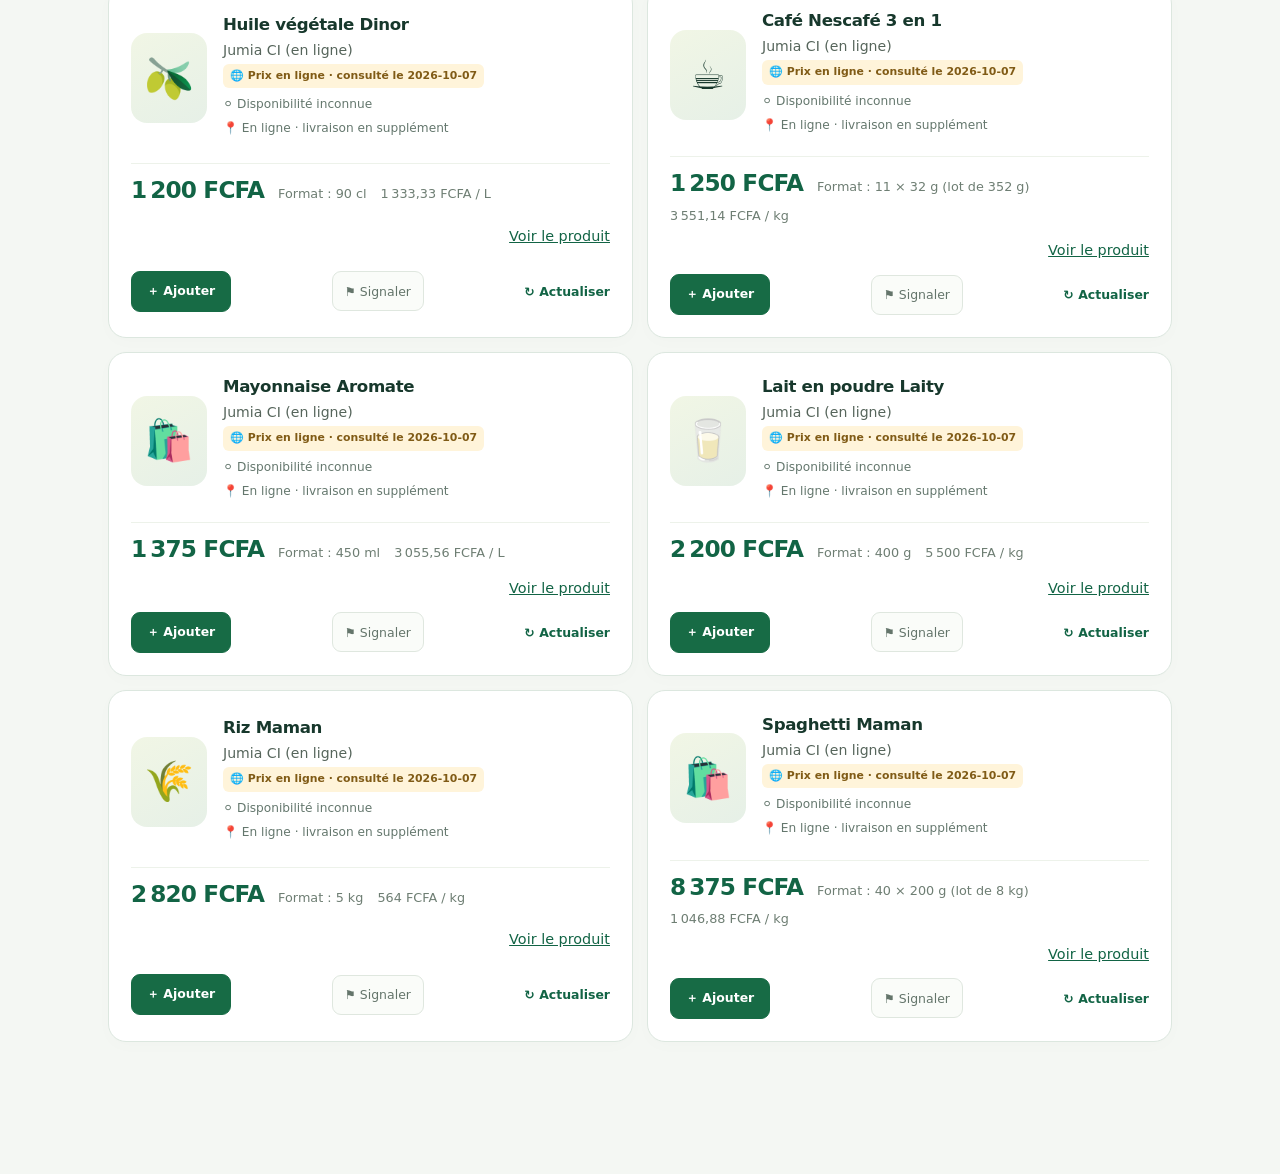
==== commit bec60d02: "Make product search instant with accent tolerance and quick categories" ====
--- a/index.html
+++ b/index.html
@@ -1,10 +1,6 @@
 <!doctype html>
 <html lang="fr">
-<head>
-<!-- GitHub Pages entry point for the hosted application. -->
-<script>location.replace("https://patrickeudess.pythonanywhere.com/" + location.search + location.hash);</script>
-<noscript><meta http-equiv="refresh" content="0;url=https://patrickeudess.pythonanywhere.com/"></noscript>
-
+<head>
 <meta charset="utf-8"><meta name="viewport" content="width=device-width, initial-scale=1">
 <title>ComparePrix · Comparer les prix</title>
 <link rel="icon" href="./static/compareprix-mark.svg" type="image/svg+xml">
@@ -13,14 +9,14 @@
 @media(max-width:600px){main{padding:18px 14px}.search-panel{padding:18px}.search-form{flex-direction:column}.search-btn{width:100%}.results-bar{align-items:flex-start;flex-direction:column}.store-filter{width:100%}.store-filter select{flex:1;max-width:none}.offer{padding:15px}.price{font-size:1.05rem}header{margin-bottom:20px}}
 </style>
 <link rel="stylesheet" href="./static/product-design.css"></head>
-<body><noscript><p><a href="https://patrickeudess.pythonanywhere.com/">Ouvrir ComparePrix</a></p></noscript>
+<body>
 <main>
 <header><img src="./static/compareprix-mark.svg" alt=""><h1>ComparePrix</h1></header>
 <nav class="page-nav" aria-label="Navigation principale"><a href="./" aria-current="page"><span aria-hidden="true">🔎</span><span>Comparer</span></a><a href="./panier.html"><span aria-hidden="true">🛍️</span><span>Panier <b id="basketNavCount">0</b></span></a><a href="./contribuer.html"><span aria-hidden="true">📸</span><span>Ajouter un prix</span></a><a href="./compte.html"><span aria-hidden="true">👤</span><span>Compte</span></a></nav>
 <div class="welcome"><p class="eyebrow">Vos courses, mieux informées</p><h2>Comparez les prix.<br>Choisissez où acheter.</h2><p>Trouvez votre prix. Préparez votre panier. Sans compte.</p></div>
 <section class="search-panel" aria-label="Recherche de prix">
-<form id="searchForm"><label for="searchInput">Quel produit cherchez-vous ?</label><div class="search-form"><input id="searchInput" type="search" maxlength="200" placeholder="Ex. riz, huile, lait" required><button class="search-btn" type="submit">Comparer</button></div></form>
-<div class="suggestions" aria-label="Exemples de recherche"><button type="button" data-search="Riz">🌾 Riz</button><button type="button" data-search="Huile">🫒 Huile</button><button type="button" data-search="Lait">🥛 Lait</button><button type="button" data-search="Pain">🥖 Pain</button></div>
+<form id="searchForm"><label for="searchInput">Quel produit cherchez-vous ?</label><div class="search-form"><input id="searchInput" type="search" maxlength="200" placeholder="Produit ou marque : riz, Dinor…" list="productSuggestions" autocomplete="off"><button class="search-btn" type="submit">Comparer</button></div><datalist id="productSuggestions"></datalist><p class="hint">Les prix s’affichent pendant la saisie.</p></form>
+<div class="suggestions" aria-label="Produits courants"><button id="showAllProducts" type="button">Tous les produits</button><button type="button" data-search="Riz">🌾 Riz</button><button type="button" data-search="Huile">🫒 Huile</button><button type="button" data-search="Sucre">🧊 Sucre</button><button type="button" data-search="Lait">🥛 Lait</button><button type="button" data-search="Pâtes">🍝 Pâtes</button><button type="button" data-search="Tomate">🍅 Tomate</button><button type="button" data-search="Sardines">🐟 Sardines</button><button type="button" data-search="Café">☕ Café</button><button type="button" data-search="Thé">🍵 Thé</button><button type="button" data-search="Mayonnaise">🥣 Mayonnaise</button></div>
 </section>
 <details class="quick-help"><summary>ⓘ Bien comparer</summary><p>Comparez le même format. Vérifiez la date et le magasin : les prix sans date sont à confirmer.</p></details>
 <div id="status" class="status" role="status" aria-live="polite">Recherchez un produit pour commencer.</div>
@@ -32,5 +28,5 @@
 
 
 </main><a class="basket-dock" href="./panier.html" aria-label="Voir mon panier"><span>🛍️ Panier <span id="basketDockCount">0</span></span><strong id="basketDockTotal">0 FCFA</strong><span aria-hidden="true">→</span></a><div id="basketToast" class="basket-toast" role="status" aria-live="polite"></div>
-<script src="./static/basket.js?v=20261007"></script><script src="./static/compareprix.js?v=20261007"></script>
+<script src="./static/basket.js?v=20261007"></script><script src="./static/compareprix.js?v=20261007-search"></script>
 </body></html>
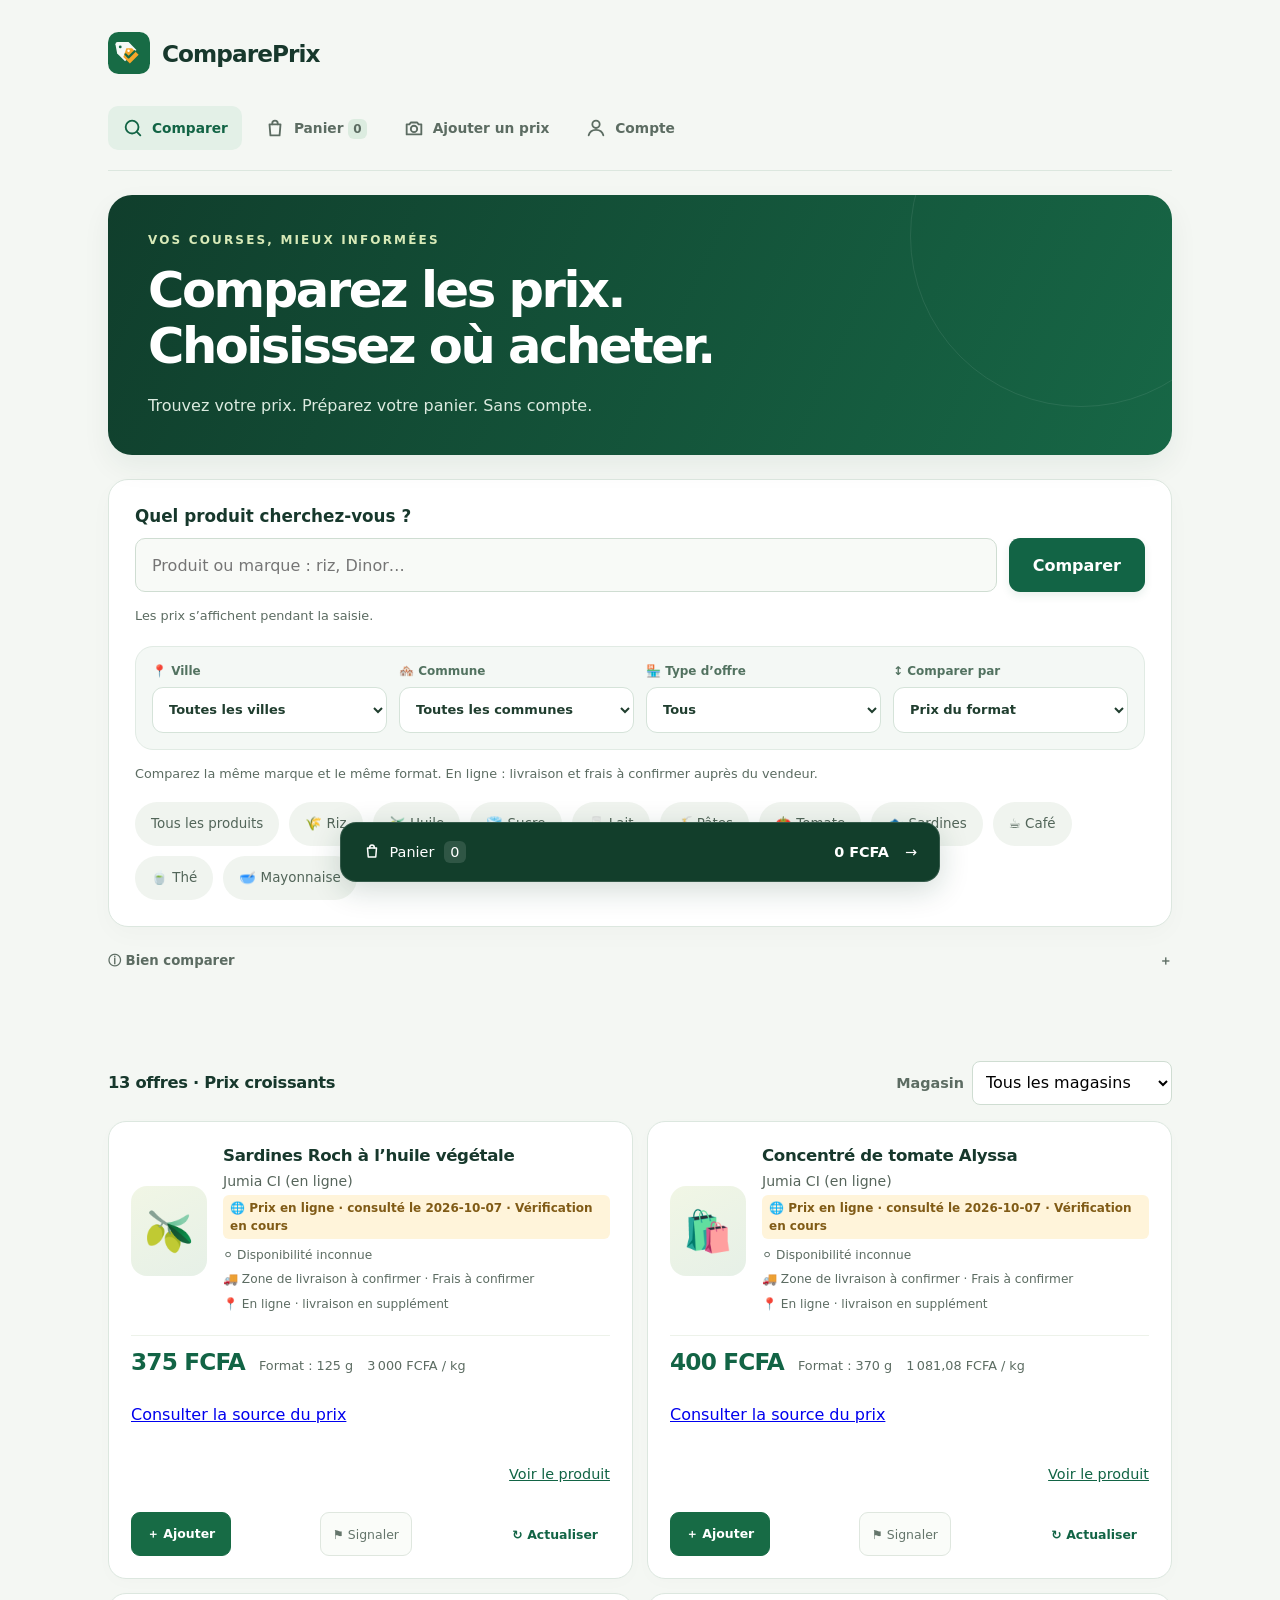
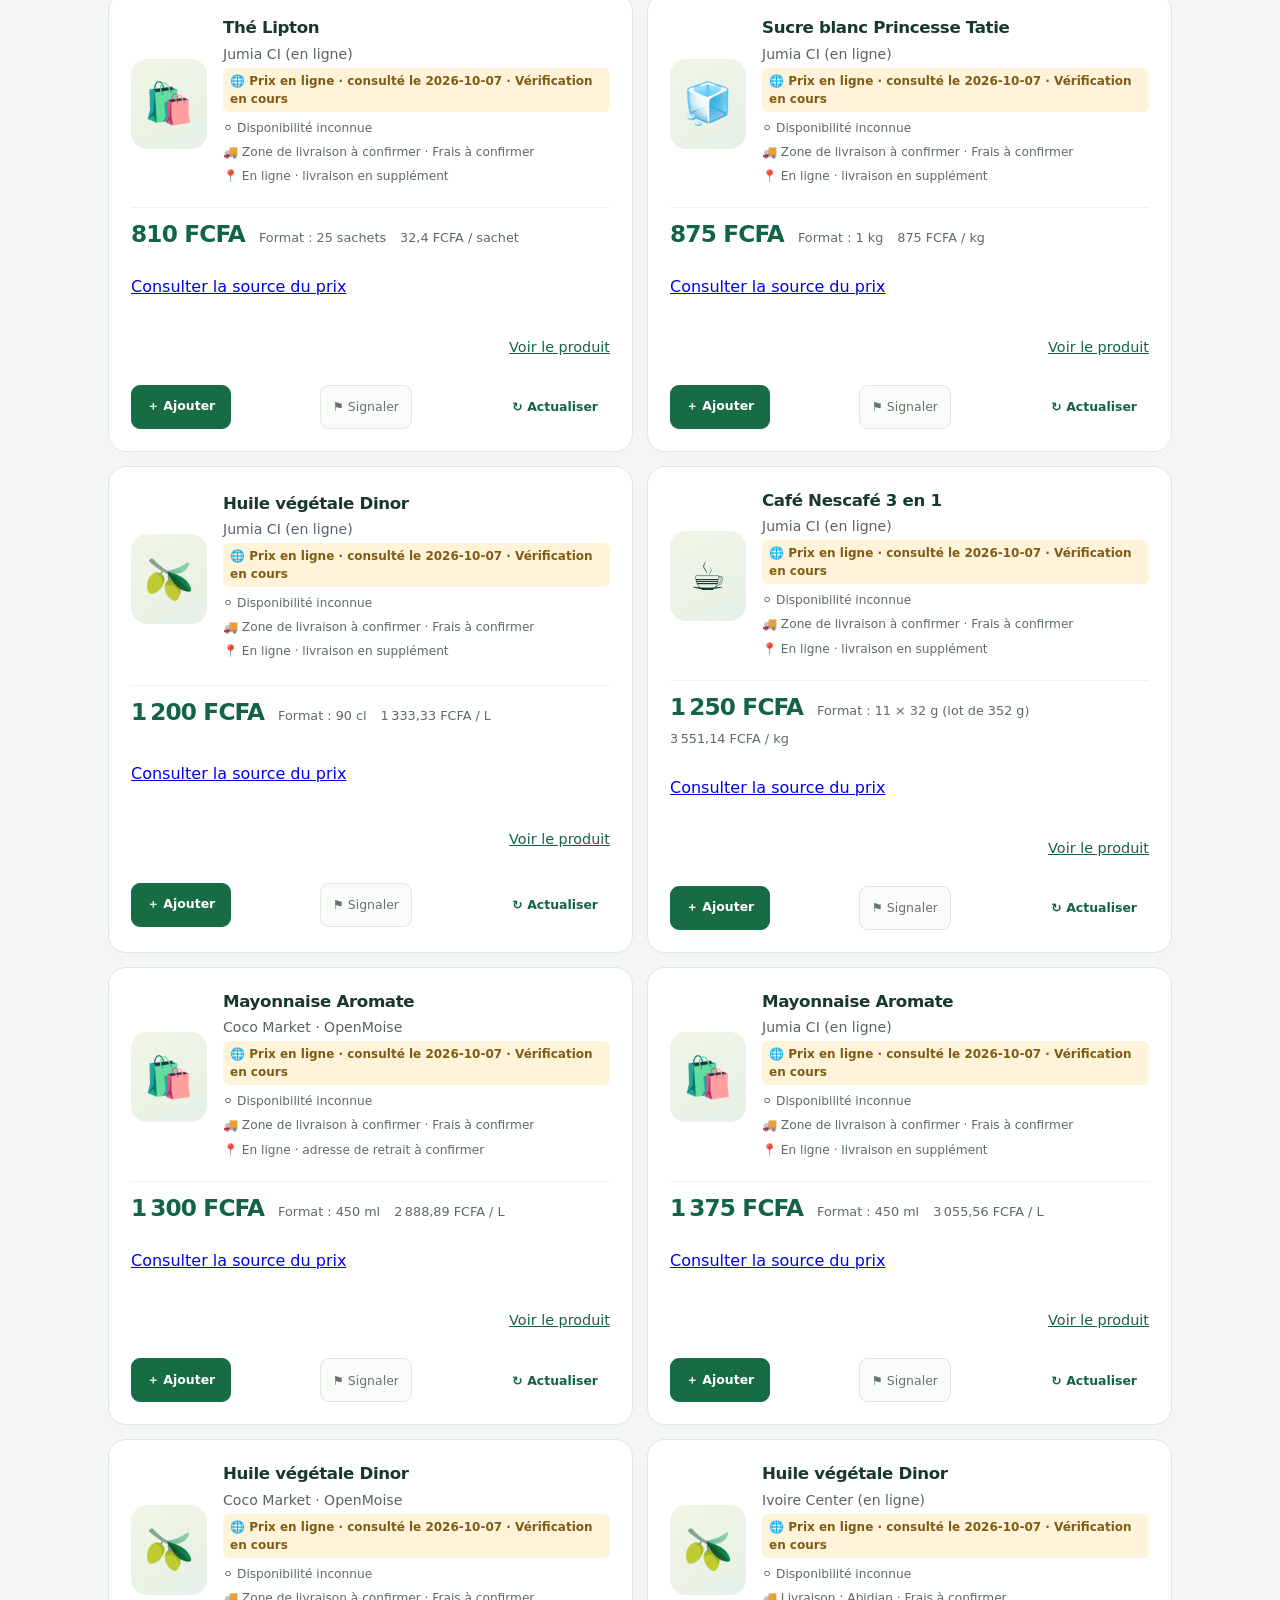
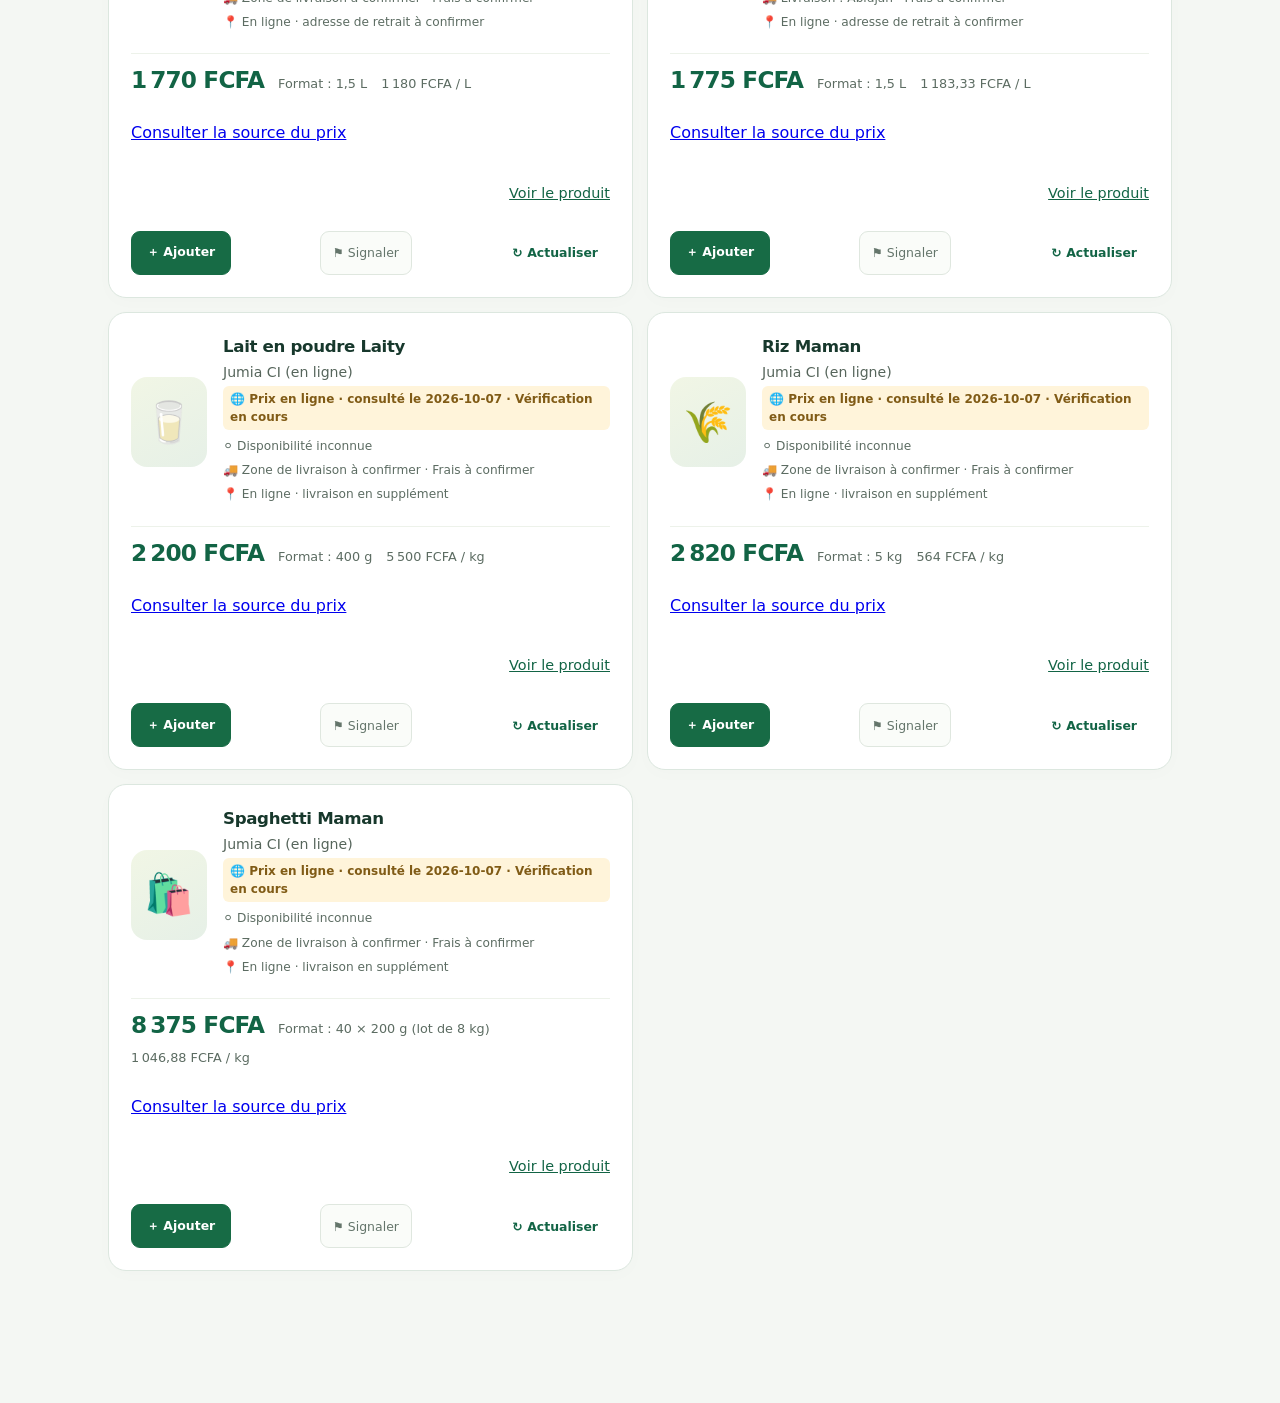
==== commit 2989b07e: "Accessibilité : icônes SVG à la place des emoji de navigation Les 4 icônes de la barre de navigation" ====
--- a/index.html
+++ b/index.html
@@ -12,7 +12,7 @@
 <body>
 <main>
 <header><img src="./static/compareprix-mark.svg" alt=""><h1>ComparePrix</h1></header>
-<nav class="page-nav" aria-label="Navigation principale"><a href="./" aria-current="page"><span aria-hidden="true">🔎</span><span>Comparer</span></a><a href="./panier.html"><span aria-hidden="true">🛍️</span><span>Panier <b id="basketNavCount">0</b></span></a><a href="./contribuer.html"><span aria-hidden="true">📸</span><span>Ajouter un prix</span></a><a href="./compte.html"><span aria-hidden="true">👤</span><span>Compte</span></a></nav>
+<nav class="page-nav" aria-label="Navigation principale"><a href="./" aria-current="page"><span aria-hidden="true"><svg width="22" height="22" viewBox="0 0 24 24" fill="none" stroke="currentColor" stroke-width="2" stroke-linecap="round" stroke-linejoin="round" focusable="false"><circle cx="11" cy="11" r="7"/><path d="m20 20-3.5-3.5"/></svg></span><span>Comparer</span></a><a href="./panier.html"><span aria-hidden="true"><svg width="22" height="22" viewBox="0 0 24 24" fill="none" stroke="currentColor" stroke-width="2" stroke-linecap="round" stroke-linejoin="round" focusable="false"><path d="M6 8h12l-1 12H7L6 8Z"/><path d="M9 8V7a3 3 0 0 1 6 0v1"/></svg></span><span>Panier <b id="basketNavCount">0</b></span></a><a href="./contribuer.html"><span aria-hidden="true"><svg width="22" height="22" viewBox="0 0 24 24" fill="none" stroke="currentColor" stroke-width="2" stroke-linecap="round" stroke-linejoin="round" focusable="false"><path d="M4 8h3l1.5-2h7L17 8h3v11H4V8Z"/><circle cx="12" cy="13" r="3.5"/></svg></span><span>Ajouter un prix</span></a><a href="./compte.html"><span aria-hidden="true"><svg width="22" height="22" viewBox="0 0 24 24" fill="none" stroke="currentColor" stroke-width="2" stroke-linecap="round" stroke-linejoin="round" focusable="false"><circle cx="12" cy="8" r="4"/><path d="M4 20c1-4 4-6 8-6s7 2 8 6"/></svg></span><span>Compte</span></a></nav>
 <div class="welcome"><p class="eyebrow">Vos courses, mieux informées</p><h2>Comparez les prix.<br>Choisissez où acheter.</h2><p>Trouvez votre prix. Préparez votre panier. Sans compte.</p></div>
 <section class="search-panel" aria-label="Recherche de prix">
 <form id="searchForm"><label for="searchInput">Quel produit cherchez-vous ?</label><div class="search-form"><input id="searchInput" type="search" maxlength="200" placeholder="Produit ou marque : riz, Dinor…" list="productSuggestions" autocomplete="off"><button class="search-btn" type="submit">Comparer</button></div><datalist id="productSuggestions"></datalist><p class="hint">Les prix s’affichent pendant la saisie.</p></form>
@@ -27,6 +27,6 @@
 
 
 
-</main><a class="basket-dock" href="./panier.html" aria-label="Voir mon panier"><span>🛍️ Panier <span id="basketDockCount">0</span></span><strong id="basketDockTotal">0 FCFA</strong><span aria-hidden="true">→</span></a><div id="basketToast" class="basket-toast" role="status" aria-live="polite"></div>
+</main><a class="basket-dock" href="./panier.html" aria-label="Voir mon panier"><span><svg width="18" height="18" viewBox="0 0 24 24" fill="none" stroke="currentColor" stroke-width="2" stroke-linecap="round" stroke-linejoin="round" aria-hidden="true" focusable="false"><path d="M6 8h12l-1 12H7L6 8Z"/><path d="M9 8V7a3 3 0 0 1 6 0v1"/></svg> Panier <span id="basketDockCount">0</span></span><strong id="basketDockTotal">0 FCFA</strong><span aria-hidden="true">→</span></a><div id="basketToast" class="basket-toast" role="status" aria-live="polite"></div>
 <script src="./static/basket.js?v=20261007"></script><script src="./static/compareprix.js?v=20261007-search"></script>
 </body></html>
--- a/static/product-design.css
+++ b/static/product-design.css
@@ -1,7 +1,7 @@
 
 /* ComparePrix — composants visuels communs aux versions Flask et Pages. */
-:root{--green:#126445;--ink:#17382c;--muted:#64776d;--border:#dce7df;--surface:#fff;--accent:#e9b84a}
-html{scroll-behavior:smooth}body{background:#f4f7f3;color:var(--ink);font-family:system-ui,-apple-system,"Segoe UI",sans-serif;-webkit-font-smoothing:antialiased}main{max-width:1120px;padding:32px 28px}header{margin-bottom:20px}header img{width:42px;height:42px}header h1{font-size:1.45rem;letter-spacing:-.04em}.app-nav{display:flex;gap:12px;align-items:center;flex-wrap:wrap;padding:10px 0 24px;margin:0;border-bottom:1px solid var(--border)}.app-nav a,.app-nav a:visited{color:var(--muted);text-decoration:none;font-size:.88rem;font-weight:650;padding:9px 12px;border-radius:9px}.app-nav a:hover{background:#e7eee8;color:var(--green)}.app-nav .nav-action{background:#e3f0e7;color:var(--green);border:0}.welcome{max-width:none;background:linear-gradient(115deg,#103e2c,#176746);border-radius:24px;margin:24px 0;padding:36px 40px;position:relative;overflow:hidden;box-shadow:0 12px 28px #173d2810}.welcome::after{content:"";position:absolute;right:-80px;top:-130px;width:340px;height:340px;border:1px solid #ffffff15;border-radius:50%;pointer-events:none}.welcome .eyebrow{color:#d8eab8;letter-spacing:.18em;text-transform:uppercase;font-size:.7rem;font-weight:750;margin:0 0 14px}.welcome h1,.welcome h2{color:white;font-size:clamp(1.8rem,4vw,3.1rem);letter-spacing:-.05em;line-height:1.12;margin:0 0 18px;max-width:730px}.welcome p:not(.eyebrow){color:#dcebe0;max-width:720px;font-size:1rem;line-height:1.7;margin:0}.search-panel{padding:26px;background:white;border:1px solid var(--border);border-radius:20px;box-shadow:0 8px 24px #143f2806}.search-panel label{font-size:1.05rem;margin-bottom:12px}.search-form{gap:12px}.search-panel input{background:#f8faf7;padding:16px;min-height:54px;border:1px solid #cfddd2}.search-btn{background:var(--green);border:0;border-radius:11px;min-height:54px;padding:14px 24px;font-weight:700;box-shadow:0 4px 9px #12644518}.suggestions{margin-top:18px;gap:8px}.suggestions button{border:0;background:#f0f4ef;color:#526559;padding:8px 16px;font-size:.84rem;border-radius:100px}.suggestions button:hover{background:#e0eee2;color:var(--green)}.notice{background:#fcf5e5;border:1px solid #f0e4c7;font-size:.82rem;line-height:1.6;border-radius:12px;padding:12px 16px}.status{font-size:.9rem;color:var(--muted)}.results-bar{margin:30px 0 16px}.results-bar h2{font-size:1.02rem;letter-spacing:-.02em}.store-filter label{color:var(--muted)}select{background:white;border-color:#cfddd2}.results{gap:14px}.offer{padding:22px;border:1px solid var(--border);border-radius:18px;box-shadow:0 4px 18px #12392804;transition:border-color .16s,box-shadow .16s}.offer:hover{border-color:#acc9b5;box-shadow:0 8px 24px #12392808}.offer h3{font-size:1.04rem;letter-spacing:-.02em}.price{color:var(--green);font-size:1.45rem;letter-spacing:-.035em}.unit{font-size:.8rem;letter-spacing:0;color:#6e7e73;line-height:1.6}.store{font-size:.88rem}.store-logo{border-radius:8px;width:58px;height:40px}.offer-actions{display:flex;flex-wrap:wrap;align-items:center;gap:12px;grid-column:1/-1;border-top:1px solid #e8eee8;padding-top:14px;margin-top:6px}.offer-actions button{padding:9px 12px;font-size:.8rem;border-color:#dfe7df;border-radius:9px;color:#64756b;background:#fafcf9;min-height:40px}.offer-actions a{color:var(--green);font-size:.83rem;font-weight:650;text-underline-offset:4px}.product-link{color:var(--green)}.share-callout{background:#e9f1e9;border:1px solid #d9e7dc;border-radius:18px;padding:24px;display:grid;grid-template-columns:1fr auto;gap:22px;align-items:center;margin:28px 0}.share-callout h2{font-size:1.08rem;margin:0 0 8px}.share-callout p{color:var(--muted);font-size:.9rem;line-height:1.6;margin:0}.cta-link{background:var(--green);color:white;display:inline-block;padding:13px 18px;border-radius:10px;font-weight:650;text-decoration:none;font-size:.88rem}.how-it-works{margin:32px 0}.steps{display:grid;grid-template-columns:repeat(3,1fr);gap:14px;list-style:none;margin:22px 0;padding:0}.steps li{padding:18px;background:#fff;border:1px solid var(--border);border-radius:14px}.steps strong{display:block;font-size:.92rem;margin:12px 0 7px}.steps span{color:var(--muted);font-size:.83rem;line-height:1.6}.steps .step-number{display:inline-flex;background:#e7f0e7;color:var(--green);border-radius:8px;padding:5px 8px;font-size:.73rem;font-weight:750}.account-layout{display:grid;grid-template-columns:minmax(260px,1fr) minmax(0,1.65fr);gap:22px;align-items:start}.account-layout>section{margin:0;min-width:0;padding:24px;border-radius:18px;border:1px solid var(--border);box-shadow:0 5px 20px #143f2805}#account{position:sticky;top:20px}#account h2,#contribution h2{font-size:1.1rem;letter-spacing:-.02em;margin:0 0 16px}.help-card{background:#eef5ee;border-radius:12px;padding:16px;margin:16px 0;border:1px solid #dce9dd}.help-card h2{font-size:.9rem!important;margin:0 0 8px!important}.help-card p{font-size:.84rem;color:#5e7465;line-height:1.65;margin:0}.section-intro{font-size:.88rem;color:var(--muted);line-height:1.6}#account label,#contribution label{font-size:.84rem;font-weight:650;color:#385445}#account input,#contribution input,#contribution select{background:#fafcf9;border:1px solid #cfddd2;min-height:46px;padding:12px;border-radius:10px}#account button,#contribution button{min-height:44px;border-radius:10px;font-weight:650;font-size:.88rem}#authSubmit,#send{background:var(--green);border-color:var(--green)}.hint{font-size:.8rem;line-height:1.65;color:var(--muted)}.form-group-step{padding:0 0 20px;margin:20px 0 0;border:0;border-bottom:1px solid #e5ede5;min-width:0}.form-group-step legend{font-size:.85rem;font-weight:750;color:var(--green);padding:0 0 4px}#history{border-radius:18px;border-color:var(--border);padding:24px}.badge{display:inline-block;background:#e8f2e8;padding:8px 12px;border-radius:9px;color:var(--green)}.badge:empty{display:none}.report-dialog{max-width:480px;width:calc(100% - 32px);border:1px solid var(--border);border-radius:18px;padding:24px;color:var(--ink)}.report-dialog::backdrop{background:#15342680;backdrop-filter:blur(3px)}.report-dialog label{display:block;margin:14px 0}.report-dialog select,.report-dialog textarea{width:100%;max-width:none;border:1px solid #cad9ce;border-radius:9px;padding:12px;font:inherit;margin-top:8px}.report-dialog button{margin:8px 8px 0 0}.report-dialog a{display:block;margin-top:12px;color:var(--green)}a,button,input,select{touch-action:manipulation}button:focus-visible,a:focus-visible,input:focus-visible,select:focus-visible,textarea:focus-visible{outline:3px solid #e7b64b;outline-offset:3px}@media(max-width:700px){main{padding:18px 14px}.welcome{padding:26px 22px;border-radius:19px}.welcome p:not(.eyebrow){font-size:.92rem}.app-nav{gap:4px;padding-bottom:16px}.app-nav a{font-size:.8rem;padding:8px}.account-layout{grid-template-columns:1fr}#account{position:static}.steps{grid-template-columns:1fr;gap:10px}.steps li{padding:14px 16px}.steps strong{margin:8px 0 5px}.search-panel{padding:20px}.search-form{flex-direction:column}.search-btn{width:100%}.share-callout{grid-template-columns:1fr;padding:20px}.share-callout .cta-link{justify-self:start}.offer{padding:18px}.price{font-size:1.2rem}.results-bar{align-items:flex-start;flex-direction:column}.store-filter{width:100%}.store-filter select{max-width:none;flex:1}.grid{grid-template-columns:1fr}.account-layout>section{padding:20px}.offer-actions{gap:10px}}@media(prefers-reduced-motion:reduce){html{scroll-behavior:auto}*{transition:none!important}}
+:root{--green:#126445;--ink:#17382c;--muted:#5c6c62;--border:#dce7df;--surface:#fff;--accent:#e9b84a}
+html{scroll-behavior:smooth}body{background:#f4f7f3;color:var(--ink);font-family:system-ui,-apple-system,"Segoe UI",sans-serif;-webkit-font-smoothing:antialiased}main{max-width:1120px;padding:32px 28px}header{margin-bottom:20px}header img{width:42px;height:42px}header h1{font-size:1.45rem;letter-spacing:-.04em}.app-nav{display:flex;gap:12px;align-items:center;flex-wrap:wrap;padding:10px 0 24px;margin:0;border-bottom:1px solid var(--border)}.app-nav a,.app-nav a:visited{color:var(--muted);text-decoration:none;font-size:.88rem;font-weight:650;padding:9px 12px;border-radius:9px}.app-nav a:hover{background:#e7eee8;color:var(--green)}.app-nav .nav-action{background:#e3f0e7;color:var(--green);border:0}.welcome{max-width:none;background:linear-gradient(115deg,#103e2c,#176746);border-radius:24px;margin:24px 0;padding:36px 40px;position:relative;overflow:hidden;box-shadow:0 12px 28px #173d2810}.welcome::after{content:"";position:absolute;right:-80px;top:-130px;width:340px;height:340px;border:1px solid #ffffff15;border-radius:50%;pointer-events:none}.welcome .eyebrow{color:#d8eab8;letter-spacing:.18em;text-transform:uppercase;font-size:.75rem;font-weight:750;margin:0 0 14px}.welcome h1,.welcome h2{color:white;font-size:clamp(1.8rem,4vw,3.1rem);letter-spacing:-.05em;line-height:1.12;margin:0 0 18px;max-width:730px}.welcome p:not(.eyebrow){color:#dcebe0;max-width:720px;font-size:1rem;line-height:1.7;margin:0}.search-panel{padding:26px;background:white;border:1px solid var(--border);border-radius:20px;box-shadow:0 8px 24px #143f2806}.search-panel label{font-size:1.05rem;margin-bottom:12px}.search-form{gap:12px}.search-panel input{background:#f8faf7;padding:16px;min-height:54px;border:1px solid #cfddd2}.search-btn{background:var(--green);border:0;border-radius:11px;min-height:54px;padding:14px 24px;font-weight:700;box-shadow:0 4px 9px #12644518}.suggestions{margin-top:18px;gap:8px}.suggestions button{border:0;background:#f0f4ef;color:#526559;padding:8px 16px;font-size:.84rem;border-radius:100px}.suggestions button:hover{background:#e0eee2;color:var(--green)}.notice{background:#fcf5e5;border:1px solid #f0e4c7;font-size:.82rem;line-height:1.6;border-radius:12px;padding:12px 16px}.status{font-size:.9rem;color:var(--muted)}.results-bar{margin:30px 0 16px}.results-bar h2{font-size:1.02rem;letter-spacing:-.02em}.store-filter label{color:var(--muted)}select{background:white;border-color:#cfddd2}.results{gap:14px}.offer{padding:22px;border:1px solid var(--border);border-radius:18px;box-shadow:0 4px 18px #12392804;transition:border-color .16s,box-shadow .16s}.offer:hover{border-color:#acc9b5;box-shadow:0 8px 24px #12392808}.offer h3{font-size:1.04rem;letter-spacing:-.02em}.price{color:var(--green);font-size:1.45rem;letter-spacing:-.035em}.unit{font-size:.8rem;letter-spacing:0;color:#5c6c62;line-height:1.6}.store{font-size:.88rem}.store-logo{border-radius:8px;width:58px;height:40px}.offer-actions{display:flex;flex-wrap:wrap;align-items:center;gap:12px;grid-column:1/-1;border-top:1px solid #e8eee8;padding-top:14px;margin-top:6px}.offer-actions button{padding:9px 12px;font-size:.8rem;border-color:#dfe7df;border-radius:9px;color:#64756b;background:#fafcf9;min-height:40px}.offer-actions a{color:var(--green);font-size:.83rem;font-weight:650;text-underline-offset:4px}.product-link{color:var(--green)}.share-callout{background:#e9f1e9;border:1px solid #d9e7dc;border-radius:18px;padding:24px;display:grid;grid-template-columns:1fr auto;gap:22px;align-items:center;margin:28px 0}.share-callout h2{font-size:1.08rem;margin:0 0 8px}.share-callout p{color:var(--muted);font-size:.9rem;line-height:1.6;margin:0}.cta-link{background:var(--green);color:white;display:inline-block;padding:13px 18px;border-radius:10px;font-weight:650;text-decoration:none;font-size:.88rem}.how-it-works{margin:32px 0}.steps{display:grid;grid-template-columns:repeat(3,1fr);gap:14px;list-style:none;margin:22px 0;padding:0}.steps li{padding:18px;background:#fff;border:1px solid var(--border);border-radius:14px}.steps strong{display:block;font-size:.92rem;margin:12px 0 7px}.steps span{color:var(--muted);font-size:.83rem;line-height:1.6}.steps .step-number{display:inline-flex;background:#e7f0e7;color:var(--green);border-radius:8px;padding:5px 8px;font-size:.75rem;font-weight:750}.account-layout{display:grid;grid-template-columns:minmax(260px,1fr) minmax(0,1.65fr);gap:22px;align-items:start}.account-layout>section{margin:0;min-width:0;padding:24px;border-radius:18px;border:1px solid var(--border);box-shadow:0 5px 20px #143f2805}#account{position:sticky;top:20px}#account h2,#contribution h2{font-size:1.1rem;letter-spacing:-.02em;margin:0 0 16px}.help-card{background:#eef5ee;border-radius:12px;padding:16px;margin:16px 0;border:1px solid #dce9dd}.help-card h2{font-size:.9rem!important;margin:0 0 8px!important}.help-card p{font-size:.84rem;color:#5e7465;line-height:1.65;margin:0}.section-intro{font-size:.88rem;color:var(--muted);line-height:1.6}#account label,#contribution label{font-size:.84rem;font-weight:650;color:#385445}#account input,#contribution input,#contribution select{background:#fafcf9;border:1px solid #cfddd2;min-height:46px;padding:12px;border-radius:10px}#account button,#contribution button{min-height:44px;border-radius:10px;font-weight:650;font-size:.88rem}#authSubmit,#send{background:var(--green);border-color:var(--green)}.hint{font-size:.8rem;line-height:1.65;color:var(--muted)}.form-group-step{padding:0 0 20px;margin:20px 0 0;border:0;border-bottom:1px solid #e5ede5;min-width:0}.form-group-step legend{font-size:.85rem;font-weight:750;color:var(--green);padding:0 0 4px}#history{border-radius:18px;border-color:var(--border);padding:24px}.badge{display:inline-block;background:#e8f2e8;padding:8px 12px;border-radius:9px;color:var(--green)}.badge:empty{display:none}.report-dialog{max-width:480px;width:calc(100% - 32px);border:1px solid var(--border);border-radius:18px;padding:24px;color:var(--ink)}.report-dialog::backdrop{background:#15342680;backdrop-filter:blur(3px)}.report-dialog label{display:block;margin:14px 0}.report-dialog select,.report-dialog textarea{width:100%;max-width:none;border:1px solid #cad9ce;border-radius:9px;padding:12px;font:inherit;margin-top:8px}.report-dialog button{margin:8px 8px 0 0}.report-dialog a{display:block;margin-top:12px;color:var(--green)}a,button,input,select{touch-action:manipulation}button:focus-visible,a:focus-visible,input:focus-visible,select:focus-visible,textarea:focus-visible{outline:3px solid #e7b64b;outline-offset:3px}@media(max-width:700px){main{padding:18px 14px}.welcome{padding:26px 22px;border-radius:19px}.welcome p:not(.eyebrow){font-size:.92rem}.app-nav{gap:4px;padding-bottom:16px}.app-nav a{font-size:.8rem;padding:8px}.account-layout{grid-template-columns:1fr}#account{position:static}.steps{grid-template-columns:1fr;gap:10px}.steps li{padding:14px 16px}.steps strong{margin:8px 0 5px}.search-panel{padding:20px}.search-form{flex-direction:column}.search-btn{width:100%}.share-callout{grid-template-columns:1fr;padding:20px}.share-callout .cta-link{justify-self:start}.offer{padding:18px}.price{font-size:1.2rem}.results-bar{align-items:flex-start;flex-direction:column}.store-filter{width:100%}.store-filter select{max-width:none;flex:1}.grid{grid-template-columns:1fr}.account-layout>section{padding:20px}.offer-actions{gap:10px}}@media(prefers-reduced-motion:reduce){html{scroll-behavior:auto}*{transition:none!important}}
 
 .account-layout.account-first{display:block;max-width:560px;margin:24px auto}.account-first #account{position:static}.help-card ul{font-size:.88rem;line-height:1.8;padding-left:20px}.help-card li{margin:6px 0}#contribution[hidden]{display:none!important}
 /* Panier de préparation des courses */
@@ -11,11 +11,33 @@
 .basket-line{display:grid;grid-template-columns:1fr auto;gap:18px;border-top:1px solid #e5ebe4;padding:18px 0}.basket-line h3{margin:0;font-size:1rem}.basket-line p{margin:5px 0;font-size:.85rem;color:#647269}.basket-controls{display:flex;gap:12px;align-items:center}.basket-controls label{font-size:.8rem;margin:0}.basket-controls input{display:block;width:75px;padding:9px;margin-top:4px}.basket-controls strong{white-space:nowrap;color:#176b45}.basket-controls button{padding:9px 12px}
 .basket-total{padding:20px;background:#123e2b;color:white;border-radius:14px;margin-top:16px}.basket-total strong{font-size:1.5rem}.basket-stores p{margin:6px 0;font-size:.9rem}.basket-add{background:#176b45!important;color:white!important;border-color:#176b45!important}#basketNotice:empty{display:none}#basketNotice{color:#176b45;font-size:.9rem}
 @media(max-width:600px){.basket-panel{padding:18px}.basket-line{grid-template-columns:1fr;gap:10px}.basket-controls{justify-content:space-between;gap:8px}.basket-heading{align-items:flex-start}.basket-heading button{padding:9px;font-size:.8rem}.basket-total strong{font-size:1.25rem}}
-.quick-help{font-size:.83rem;color:#64776d;margin:12px 0}.quick-help summary{cursor:pointer;min-height:32px;display:flex;align-items:center;gap:8px;font-weight:600}.quick-help summary::after{content:'＋';margin-left:auto}.quick-help[open] summary::after{content:'−'}.quick-help p{font-size:.84rem;line-height:1.6;margin:8px 0}.quick-help summary:focus-visible{outline:3px solid #e7b64b;outline-offset:3px}
-.results{grid-template-columns:repeat(2,minmax(0,1fr))}.offer{grid-template-columns:1fr;gap:16px}.offer-details{display:grid;grid-template-columns:76px minmax(0,1fr);gap:16px;align-items:center}.product-visual{width:76px;height:90px;border-radius:16px;background:linear-gradient(150deg,#f1f6e5,#e6f0e7);display:flex;align-items:center;justify-content:center;font-size:40px}.offer-details h3{line-height:1.4}.offer .store{margin:6px 0}.offer .store-logo{width:44px;height:28px}.price-badge{display:inline-block;font-size:.68rem;line-height:1.5;font-weight:650;border-radius:6px;padding:4px 7px;background:#fff4da;color:#805b16}.price-badge.dated{background:#e5f3e9;color:#126445}.offer-place{font-size:.76rem;color:#64776d;line-height:1.5;margin:6px 0;overflow-wrap:anywhere}.offer>.price{text-align:left;display:flex;align-items:baseline;flex-wrap:wrap;gap:8px 14px;border-top:1px solid #edf2ea;padding-top:12px}.offer>.price .unit{margin:0}.offer-actions{margin:0;padding-top:0;border:0;gap:10px;justify-content:space-between}.offer-actions a{font-size:.78rem;text-decoration:none}.offer-actions button{font-size:.78rem}.offer-actions .basket-add{font-weight:700;padding:11px 15px}.visual-steps li{text-align:center}.step-icon{display:flex!important;align-items:center;justify-content:center;font-size:28px!important;width:54px;height:54px;background:#eef5eb;border-radius:15px;margin:auto}.benefit-chips{display:flex;flex-wrap:wrap;gap:8px}.benefit-chips span{font-size:.8rem;background:#fff;border-radius:8px;padding:8px 10px}
+.quick-help{font-size:.83rem;color:#5c6c62;margin:12px 0}.quick-help summary{cursor:pointer;min-height:32px;display:flex;align-items:center;gap:8px;font-weight:600}.quick-help summary::after{content:'＋';margin-left:auto}.quick-help[open] summary::after{content:'−'}.quick-help p{font-size:.84rem;line-height:1.6;margin:8px 0}.quick-help summary:focus-visible{outline:3px solid #e7b64b;outline-offset:3px}
+.results{grid-template-columns:repeat(2,minmax(0,1fr))}.offer{grid-template-columns:1fr;gap:16px}.offer-details{display:grid;grid-template-columns:76px minmax(0,1fr);gap:16px;align-items:center}.product-visual{width:76px;height:90px;border-radius:16px;background:linear-gradient(150deg,#f1f6e5,#e6f0e7);display:flex;align-items:center;justify-content:center;font-size:40px}.offer-details h3{line-height:1.4}.offer .store{margin:6px 0}.offer .store-logo{width:44px;height:28px}.price-badge{display:inline-block;font-size:.75rem;line-height:1.5;font-weight:650;border-radius:6px;padding:4px 7px;background:#fff4da;color:#805b16}.price-badge.dated{background:#e5f3e9;color:#126445}.offer-place{font-size:.76rem;color:#5c6c62;line-height:1.5;margin:6px 0;overflow-wrap:anywhere}.offer>.price{text-align:left;display:flex;align-items:baseline;flex-wrap:wrap;gap:8px 14px;border-top:1px solid #edf2ea;padding-top:12px}.offer>.price .unit{margin:0}.offer-actions{margin:0;padding-top:0;border:0;gap:10px;justify-content:space-between}.offer-actions a{font-size:.78rem;text-decoration:none}.offer-actions button{font-size:.78rem}.offer-actions .basket-add{font-weight:700;padding:11px 15px}.visual-steps li{text-align:center}.step-icon{display:flex!important;align-items:center;justify-content:center;font-size:28px!important;width:54px;height:54px;background:#eef5eb;border-radius:15px;margin:auto}.benefit-chips{display:flex;flex-wrap:wrap;gap:8px}.benefit-chips span{font-size:.8rem;background:#fff;border-radius:8px;padding:8px 10px}
 body:has(.basket-dock){padding-bottom:100px}.basket-dock{position:fixed;z-index:20;bottom:max(18px,env(safe-area-inset-bottom));left:50%;transform:translateX(-50%);width:calc(100% - 28px);max-width:600px;display:flex;gap:16px;align-items:center;justify-content:space-between;background:#123e2b;color:#fff;border:1px solid #ffffff25;border-radius:16px;padding:18px 22px;box-shadow:0 8px 30px #123e2b30;text-decoration:none;font-size:.9rem}.basket-dock strong{margin-left:auto;white-space:nowrap}.basket-dock #basketDockCount{display:inline-flex;min-width:22px;justify-content:center;background:#ffffff20;padding:3px;border-radius:6px;margin-left:5px}.basket-toast:empty{display:none}.basket-toast{position:fixed;z-index:21;bottom:100px;left:50%;transform:translateX(-50%);background:#fff;color:#126445;border:1px solid #cdddce;border-radius:12px;box-shadow:0 4px 20px #153b2a18;padding:12px 18px;max-width:calc(100% - 28px);font-size:.85rem}
 @media(max-width:700px){.results{grid-template-columns:1fr}.offer{padding:18px}.offer-details{grid-template-columns:68px minmax(0,1fr);gap:14px}.product-visual{width:68px;height:82px;font-size:36px}.offer>.price{font-size:1.4rem}.visual-steps{grid-template-columns:repeat(3,minmax(0,1fr));gap:8px}.visual-steps li{padding:12px 7px}.visual-steps strong{font-size:.76rem}.visual-steps li>span:last-child{display:none}.step-icon{width:44px;height:44px;font-size:24px!important}.basket-dock{padding:16px}.welcome{padding:24px 22px}.welcome h2,.welcome h1{font-size:2rem}}
-.page-nav{display:flex;gap:8px;border-bottom:1px solid #dce7df;padding:12px 0 20px;margin-bottom:24px}.page-nav a{display:flex;align-items:center;gap:8px;text-decoration:none;color:#64776d;border-radius:10px;padding:10px 14px;font-size:.86rem;font-weight:650}.page-nav a[aria-current="page"]{color:#126445;background:#e3f0e7}.page-nav b{font-size:.7rem;background:#dcece0;border-radius:6px;padding:3px 5px}.page-title{margin:24px 0}.page-title h1{font-size:1.7rem;margin:0}.page-title p{font-size:.9rem;color:#64776d;margin:8px 0}.standalone-page{margin:0}.standalone-page main{margin:auto}.standalone-page button{font:inherit;background:#fff;color:#245539;border:1px solid #cedace;border-radius:10px;padding:10px 14px;cursor:pointer}.standalone-page input{font:inherit;border:1px solid #cfddd2;border-radius:10px}.standalone-page .basket-panel{margin-top:0}.standalone-page h1{margin:0}.standalone-page .cta-link{color:white}
+.page-nav{display:flex;gap:8px;border-bottom:1px solid #dce7df;padding:12px 0 20px;margin-bottom:24px}.page-nav a{display:flex;align-items:center;gap:8px;text-decoration:none;color:#5c6c62;border-radius:10px;padding:10px 14px;font-size:.86rem;font-weight:650}.page-nav a[aria-current="page"]{color:#126445;background:#e3f0e7}.page-nav b{font-size:.75rem;background:#dcece0;border-radius:6px;padding:3px 5px}.page-title{margin:24px 0}.page-title h1{font-size:1.7rem;margin:0}.page-title p{font-size:.9rem;color:#5c6c62;margin:8px 0}.standalone-page{margin:0}.standalone-page main{margin:auto}.standalone-page button{font:inherit;background:#fff;color:#245539;border:1px solid #cedace;border-radius:10px;padding:10px 14px;cursor:pointer}.standalone-page input{font:inherit;border:1px solid #cfddd2;border-radius:10px}.standalone-page .basket-panel{margin-top:0}.standalone-page h1{margin:0}.standalone-page .cta-link{color:white}
 body[data-page="account"] .account-layout{display:block;max-width:620px;margin:20px auto}body[data-page="account"] #account{position:static}body[data-page="account"] #contribution{display:none!important}body[data-page="contribution"] #account,body[data-page="contribution"] #history{display:none!important}body[data-page="contribution"] .account-layout{display:block;max-width:740px;margin:20px auto}body[data-page="contribution"] .account-layout.account-first{max-width:740px}
-@media(max-width:700px){body:has(.page-nav){padding-bottom:105px}.page-nav{position:fixed;z-index:30;bottom:0;left:0;right:0;display:grid;grid-template-columns:repeat(4,minmax(0,1fr));gap:2px;border:1px solid #dce7df;background:#fffffff5;backdrop-filter:blur(12px);padding:8px 6px max(10px,env(safe-area-inset-bottom));margin:0;box-shadow:0 -3px 20px #123e2b08}.page-nav a{flex-direction:column;gap:5px;font-size:.7rem;padding:8px 2px}.page-nav a>span:first-child{font-size:20px}.basket-dock{bottom:92px;padding:12px 16px;max-width:420px}.basket-toast{bottom:155px}.page-title{margin:12px 0 22px}.page-title h1{font-size:1.5rem}body:has(.basket-dock){padding-bottom:160px}}
-.stock-badge{font-size:.76rem;line-height:1.5;margin:7px 0 0;color:#64776d}.stock-badge.available{color:#126445}.stock-badge.out-of-stock{color:#a33030}.offer-actions button:disabled{opacity:.5;cursor:not-allowed}#availability{width:100%;max-width:none}+@media(max-width:700px){body:has(.page-nav){padding-bottom:105px}.page-nav{position:fixed;z-index:30;bottom:0;left:0;right:0;display:grid;grid-template-columns:repeat(4,minmax(0,1fr));gap:2px;border:1px solid #dce7df;background:#fffffff5;backdrop-filter:blur(12px);padding:8px 6px max(10px,env(safe-area-inset-bottom));margin:0;box-shadow:0 -3px 20px #123e2b08}.page-nav a{flex-direction:column;gap:5px;font-size:.75rem;padding:8px 2px}.page-nav a>span:first-child{font-size:20px}.basket-dock{bottom:92px;padding:12px 16px;max-width:420px}.basket-toast{bottom:155px}.page-title{margin:12px 0 22px}.page-title h1{font-size:1.5rem}body:has(.basket-dock){padding-bottom:160px}}
+.stock-badge{font-size:.76rem;line-height:1.5;margin:7px 0 0;color:#5c6c62}.stock-badge.available{color:#126445}.stock-badge.out-of-stock{color:#a33030}.offer-actions button:disabled{opacity:.5;cursor:not-allowed}#availability{width:100%;max-width:none}
+/* Compact responsive comparison filters */
+.search-filters{display:grid;grid-template-columns:repeat(4,minmax(0,1fr));gap:12px;margin:20px 0 12px;padding:16px;background:#f4f8f5;border:1px solid #e1ebe4;border-radius:18px}
+.search-filters .search-filter{display:flex;flex-direction:column;gap:7px;margin:0;min-width:0}
+.search-filters .filter-caption{font-size:12px;font-weight:650;line-height:1.4;color:#527260}
+.search-filters select{box-sizing:border-box;width:100%;min-width:0;max-width:100%;margin:0;height:46px;padding:0 30px 0 12px;border:1px solid #d5e3d9;border-radius:11px;background-color:#fff;color:#203e2f;font:600 13px/1.3 system-ui,sans-serif;cursor:pointer;transition:border-color .15s,box-shadow .15s}
+.search-filters select:hover{border-color:#83ad95}
+.search-filters select:focus-visible{outline:3px solid #bddbca;outline-offset:2px;border-color:#176b45}
+@media(max-width:700px){.search-filters{grid-template-columns:repeat(2,minmax(0,1fr));padding:12px;gap:12px;border-radius:14px}.search-filters select{font-size:12px;padding-left:10px;height:44px}.search-filters .filter-caption{font-size:12px}}
+@media(max-width:320px){.search-filters{grid-template-columns:minmax(0,1fr)}}
+
+/* === Accessibilité : cibles tactiles (guide UX « Touch Target Size » et « Touch Spacing », WCAG 2.2 AA 2.5.8) ===
+   44 px minimum de hauteur et 8 px minimum d'écart entre cibles voisines. Ne pas réduire ces valeurs. */
+.offer a,.offer-actions a,.offer-actions button,.product-link,.suggestions button,.basket-line button,.basket-line input,.quick-help summary,.page-nav a{min-height:44px}
+.offer a,.offer-actions a,.product-link{display:inline-flex;align-items:center}
+.offer-actions a,.offer-actions button{min-width:44px;padding-inline:12px;justify-content:center}
+.offer-actions{gap:12px}
+.suggestions{gap:10px}
+.basket-line button,.basket-line input{padding-block:10px}
+select{min-height:44px}
+/* Icônes SVG : alignées sur le texte (remplacent les emoji de navigation) */
+.basket-dock svg{vertical-align:-3px;margin-right:4px}
+.page-nav svg{display:block}
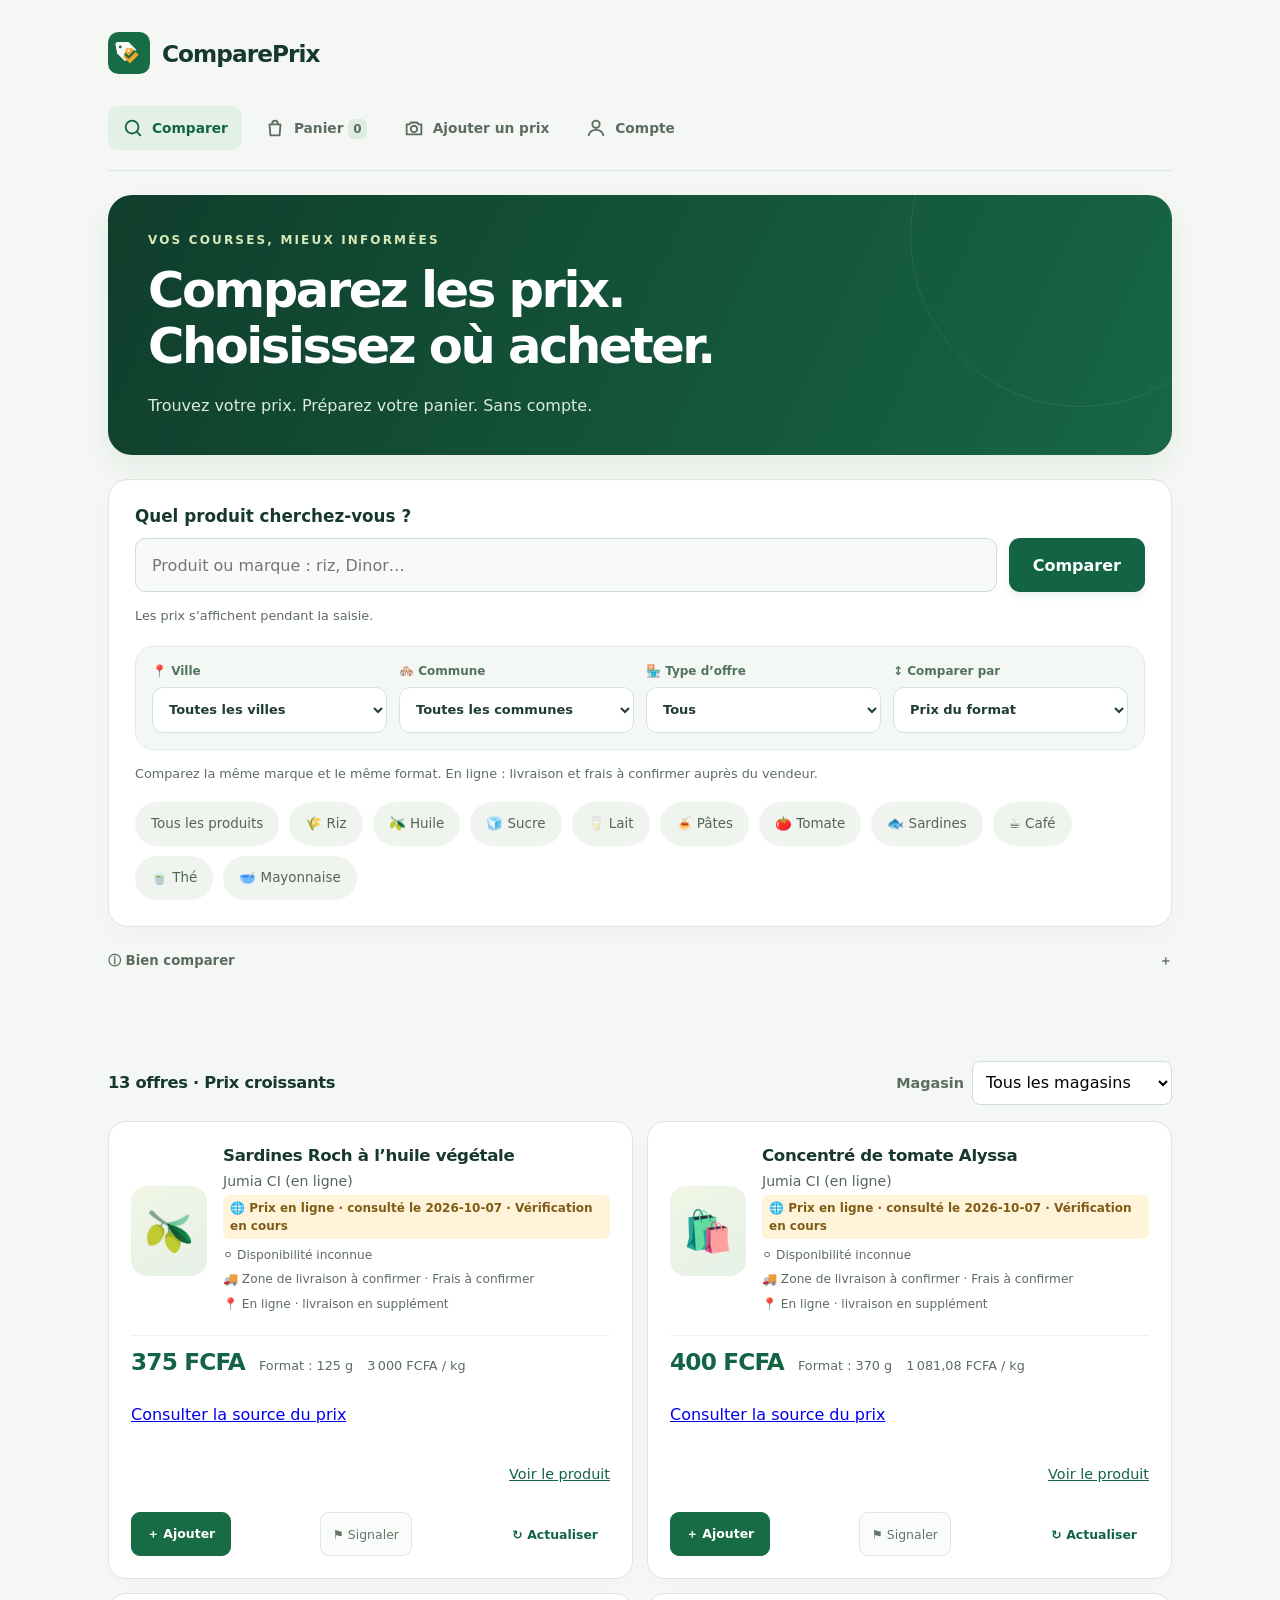
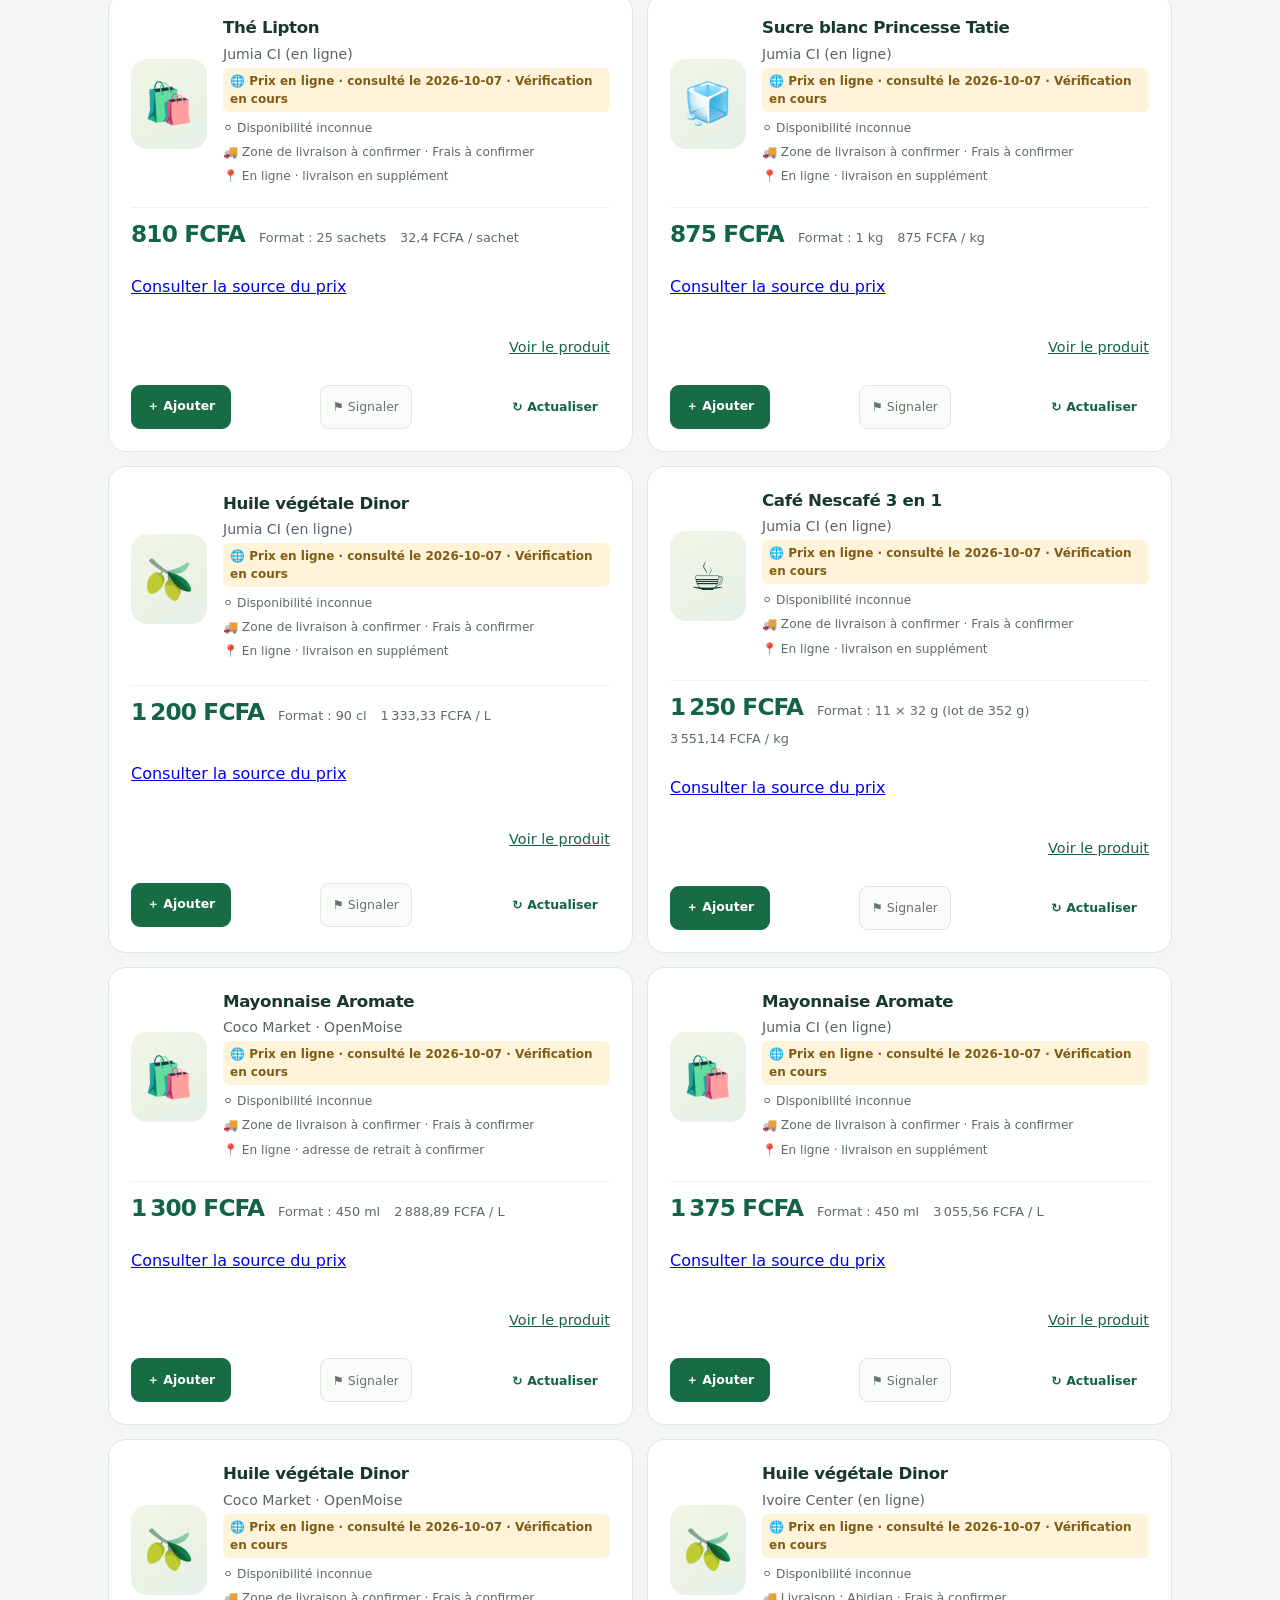
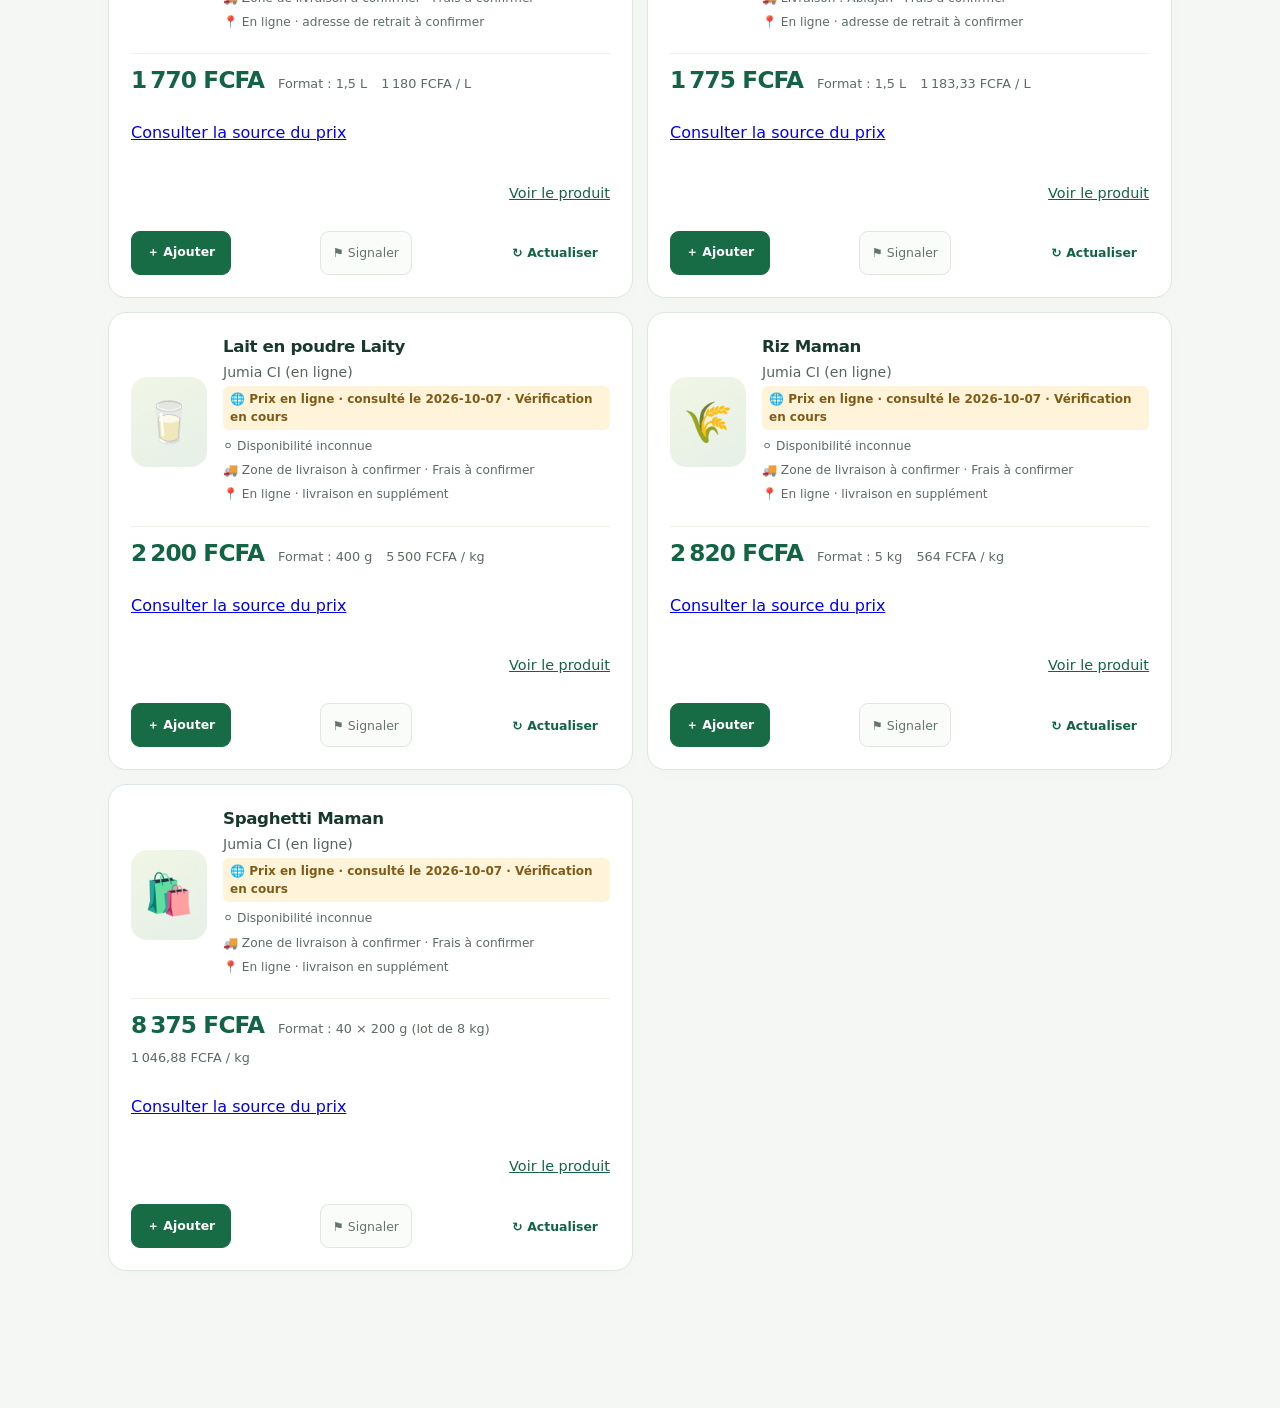
==== commit bd9ea03b: "UX : la barre du panier n'apparaît que si le panier contient un article Évite le bandeau « Panier 0 " ====
--- a/index.html
+++ b/index.html
@@ -27,6 +27,6 @@
 
 
 
-</main><a class="basket-dock" href="./panier.html" aria-label="Voir mon panier"><span><svg width="18" height="18" viewBox="0 0 24 24" fill="none" stroke="currentColor" stroke-width="2" stroke-linecap="round" stroke-linejoin="round" aria-hidden="true" focusable="false"><path d="M6 8h12l-1 12H7L6 8Z"/><path d="M9 8V7a3 3 0 0 1 6 0v1"/></svg> Panier <span id="basketDockCount">0</span></span><strong id="basketDockTotal">0 FCFA</strong><span aria-hidden="true">→</span></a><div id="basketToast" class="basket-toast" role="status" aria-live="polite"></div>
+</main><a class="basket-dock" hidden href="./panier.html" aria-label="Voir mon panier"><span><svg width="18" height="18" viewBox="0 0 24 24" fill="none" stroke="currentColor" stroke-width="2" stroke-linecap="round" stroke-linejoin="round" aria-hidden="true" focusable="false"><path d="M6 8h12l-1 12H7L6 8Z"/><path d="M9 8V7a3 3 0 0 1 6 0v1"/></svg> Panier <span id="basketDockCount">0</span></span><strong id="basketDockTotal">0 FCFA</strong><span aria-hidden="true">→</span></a><div id="basketToast" class="basket-toast" role="status" aria-live="polite"></div>
 <script src="./static/basket.js?v=20261007"></script><script src="./static/compareprix.js?v=20261007-search"></script>
 </body></html>
--- a/static/product-design.css
+++ b/static/product-design.css
@@ -41,3 +41,6 @@
 /* Icônes SVG : alignées sur le texte (remplacent les emoji de navigation) */
 .basket-dock svg{vertical-align:-3px;margin-right:4px}
 .page-nav svg{display:block}
+/* Barre du panier : visible seulement quand le panier contient un article */
+.basket-dock[hidden]{display:none}
+body:has(.basket-dock[hidden]){padding-bottom:105px}
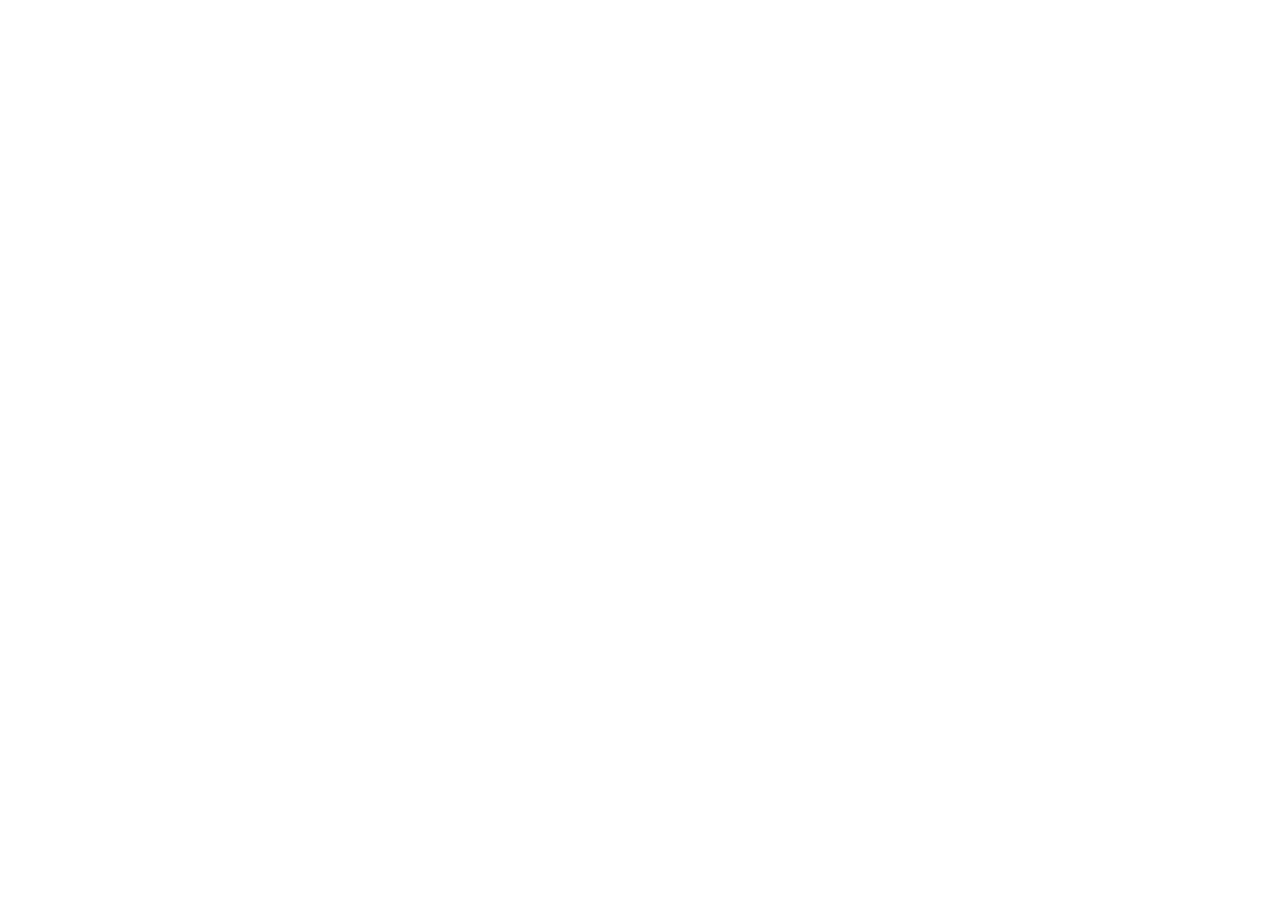
==== commit 152d6ea1: "Redirect GitHub Pages to the live ComparePrix application" ====
--- a/index.html
+++ b/index.html
@@ -1,32 +1 @@
-<!doctype html>
-<html lang="fr">
-<head>
-<meta charset="utf-8"><meta name="viewport" content="width=device-width, initial-scale=1">
-<title>ComparePrix · Comparer les prix</title>
-<link rel="icon" href="./static/compareprix-mark.svg" type="image/svg+xml">
-<style>
-*{box-sizing:border-box}body{margin:0;font-family:system-ui,sans-serif;background:#f5f7f3;color:#20382b}main{max-width:960px;margin:auto;padding:24px 20px}header{display:flex;align-items:center;gap:12px;margin-bottom:28px}header img{width:44px;height:44px}h1{font-size:1.55rem;margin:0}h2{font-size:1.1rem;margin:0 0 14px}p{line-height:1.5}.intro{margin:0 0 20px;color:#5c6c62}.search-panel{background:white;border:1px solid #e0e7dd;border-radius:18px;padding:24px}label{display:block;font-weight:650;margin-bottom:8px}.search-form{display:flex;gap:10px}input,select,button{font:inherit}input{min-width:0;flex:1;border:1px solid #b5c5b9;border-radius:10px;padding:14px}button{cursor:pointer;border:1px solid #cedace;border-radius:10px;padding:12px 18px;background:white;color:#245539}.search-btn{background:#176b45;color:white;border-color:#176b45;font-weight:650}.suggestions{display:flex;gap:8px;flex-wrap:wrap;margin-top:16px}.suggestions button{padding:8px 14px;font-size:.9rem}.notice{font-size:.85rem;color:#735621;background:#fff4d9;padding:12px 16px;border-radius:10px;margin:18px 0}.results-bar{display:flex;align-items:center;justify-content:space-between;gap:16px;margin:24px 0 14px}.results-bar h2{margin:0}.store-filter{display:flex;align-items:center;gap:8px}.store-filter label{margin:0;font-size:.9rem}select{max-width:200px;padding:9px;border:1px solid #c6d3c9;border-radius:8px;background:white}.results{display:grid;gap:12px}.offer{background:white;border:1px solid #dde6dc;border-radius:14px;padding:18px;display:grid;grid-template-columns:1fr auto;gap:10px 16px}.offer h3{margin:0;font-size:1rem}.store{display:flex;align-items:center;gap:10px;margin-top:10px;color:#56655b;font-size:.9rem}.store-logo{width:54px;height:36px;object-fit:contain;background:white;border:1px solid #edf0eb;border-radius:6px;padding:3px}.price{text-align:right;font-size:1.2rem;font-weight:750;color:#176b45}.unit{display:block;font-size:.85rem;font-weight:400;color:#647269;margin-top:4px}.product-link{grid-column:1/-1;justify-self:end;color:#176b45;font-size:.9rem}.status{padding:18px 0;color:#596c60}.footer{font-size:.8rem;color:#788279;text-align:center;margin:30px 0 12px}button:focus-visible,input:focus-visible,select:focus-visible,a:focus-visible{outline:3px solid #e3aa34;outline-offset:3px}[hidden]{display:none!important}
-@media(max-width:600px){main{padding:18px 14px}.search-panel{padding:18px}.search-form{flex-direction:column}.search-btn{width:100%}.results-bar{align-items:flex-start;flex-direction:column}.store-filter{width:100%}.store-filter select{flex:1;max-width:none}.offer{padding:15px}.price{font-size:1.05rem}header{margin-bottom:20px}}
-</style>
-<link rel="stylesheet" href="./static/product-design.css"></head>
-<body>
-<main>
-<header><img src="./static/compareprix-mark.svg" alt=""><h1>ComparePrix</h1></header>
-<nav class="page-nav" aria-label="Navigation principale"><a href="./" aria-current="page"><span aria-hidden="true"><svg width="22" height="22" viewBox="0 0 24 24" fill="none" stroke="currentColor" stroke-width="2" stroke-linecap="round" stroke-linejoin="round" focusable="false"><circle cx="11" cy="11" r="7"/><path d="m20 20-3.5-3.5"/></svg></span><span>Comparer</span></a><a href="./panier.html"><span aria-hidden="true"><svg width="22" height="22" viewBox="0 0 24 24" fill="none" stroke="currentColor" stroke-width="2" stroke-linecap="round" stroke-linejoin="round" focusable="false"><path d="M6 8h12l-1 12H7L6 8Z"/><path d="M9 8V7a3 3 0 0 1 6 0v1"/></svg></span><span>Panier <b id="basketNavCount">0</b></span></a><a href="./contribuer.html"><span aria-hidden="true"><svg width="22" height="22" viewBox="0 0 24 24" fill="none" stroke="currentColor" stroke-width="2" stroke-linecap="round" stroke-linejoin="round" focusable="false"><path d="M4 8h3l1.5-2h7L17 8h3v11H4V8Z"/><circle cx="12" cy="13" r="3.5"/></svg></span><span>Ajouter un prix</span></a><a href="./compte.html"><span aria-hidden="true"><svg width="22" height="22" viewBox="0 0 24 24" fill="none" stroke="currentColor" stroke-width="2" stroke-linecap="round" stroke-linejoin="round" focusable="false"><circle cx="12" cy="8" r="4"/><path d="M4 20c1-4 4-6 8-6s7 2 8 6"/></svg></span><span>Compte</span></a></nav>
-<div class="welcome"><p class="eyebrow">Vos courses, mieux informées</p><h2>Comparez les prix.<br>Choisissez où acheter.</h2><p>Trouvez votre prix. Préparez votre panier. Sans compte.</p></div>
-<section class="search-panel" aria-label="Recherche de prix">
-<form id="searchForm"><label for="searchInput">Quel produit cherchez-vous ?</label><div class="search-form"><input id="searchInput" type="search" maxlength="200" placeholder="Produit ou marque : riz, Dinor…" list="productSuggestions" autocomplete="off"><button class="search-btn" type="submit">Comparer</button></div><datalist id="productSuggestions"></datalist><p class="hint">Les prix s’affichent pendant la saisie.</p></form>
-<div class="suggestions" aria-label="Produits courants"><button id="showAllProducts" type="button">Tous les produits</button><button type="button" data-search="Riz">🌾 Riz</button><button type="button" data-search="Huile">🫒 Huile</button><button type="button" data-search="Sucre">🧊 Sucre</button><button type="button" data-search="Lait">🥛 Lait</button><button type="button" data-search="Pâtes">🍝 Pâtes</button><button type="button" data-search="Tomate">🍅 Tomate</button><button type="button" data-search="Sardines">🐟 Sardines</button><button type="button" data-search="Café">☕ Café</button><button type="button" data-search="Thé">🍵 Thé</button><button type="button" data-search="Mayonnaise">🥣 Mayonnaise</button></div>
-</section>
-<details class="quick-help"><summary>ⓘ Bien comparer</summary><p>Comparez le même format. Vérifiez la date et le magasin : les prix sans date sont à confirmer.</p></details>
-<div id="status" class="status" role="status" aria-live="polite">Recherchez un produit pour commencer.</div>
-<section id="resultsSection" hidden aria-label="Résultats">
-<div class="results-bar"><h2 id="resultCount"></h2><div class="store-filter"><label for="storeFilter">Magasin</label><select id="storeFilter"><option value="">Tous les magasins</option></select></div></div>
-<div id="resultsContent" class="results"></div>
-</section>
-
-
-
-</main><a class="basket-dock" hidden href="./panier.html" aria-label="Voir mon panier"><span><svg width="18" height="18" viewBox="0 0 24 24" fill="none" stroke="currentColor" stroke-width="2" stroke-linecap="round" stroke-linejoin="round" aria-hidden="true" focusable="false"><path d="M6 8h12l-1 12H7L6 8Z"/><path d="M9 8V7a3 3 0 0 1 6 0v1"/></svg> Panier <span id="basketDockCount">0</span></span><strong id="basketDockTotal">0 FCFA</strong><span aria-hidden="true">→</span></a><div id="basketToast" class="basket-toast" role="status" aria-live="polite"></div>
-<script src="./static/basket.js?v=20261007"></script><script src="./static/compareprix.js?v=20261007-search"></script>
-</body></html>+<!doctype html><html lang="fr"><head><meta charset="utf-8"><meta name="viewport" content="width=device-width,initial-scale=1"><title>ComparePrix</title><script>const target=new URL("/",'https://patrickeudess.pythonanywhere.com');target.search=location.search;target.hash=location.hash;location.replace(target.href);</script><noscript><meta http-equiv="refresh" content="0;url=https://patrickeudess.pythonanywhere.com/"></noscript></head><body><p>ComparePrix : <a href="https://patrickeudess.pythonanywhere.com/">ouvrir l’application</a></p></body></html>
